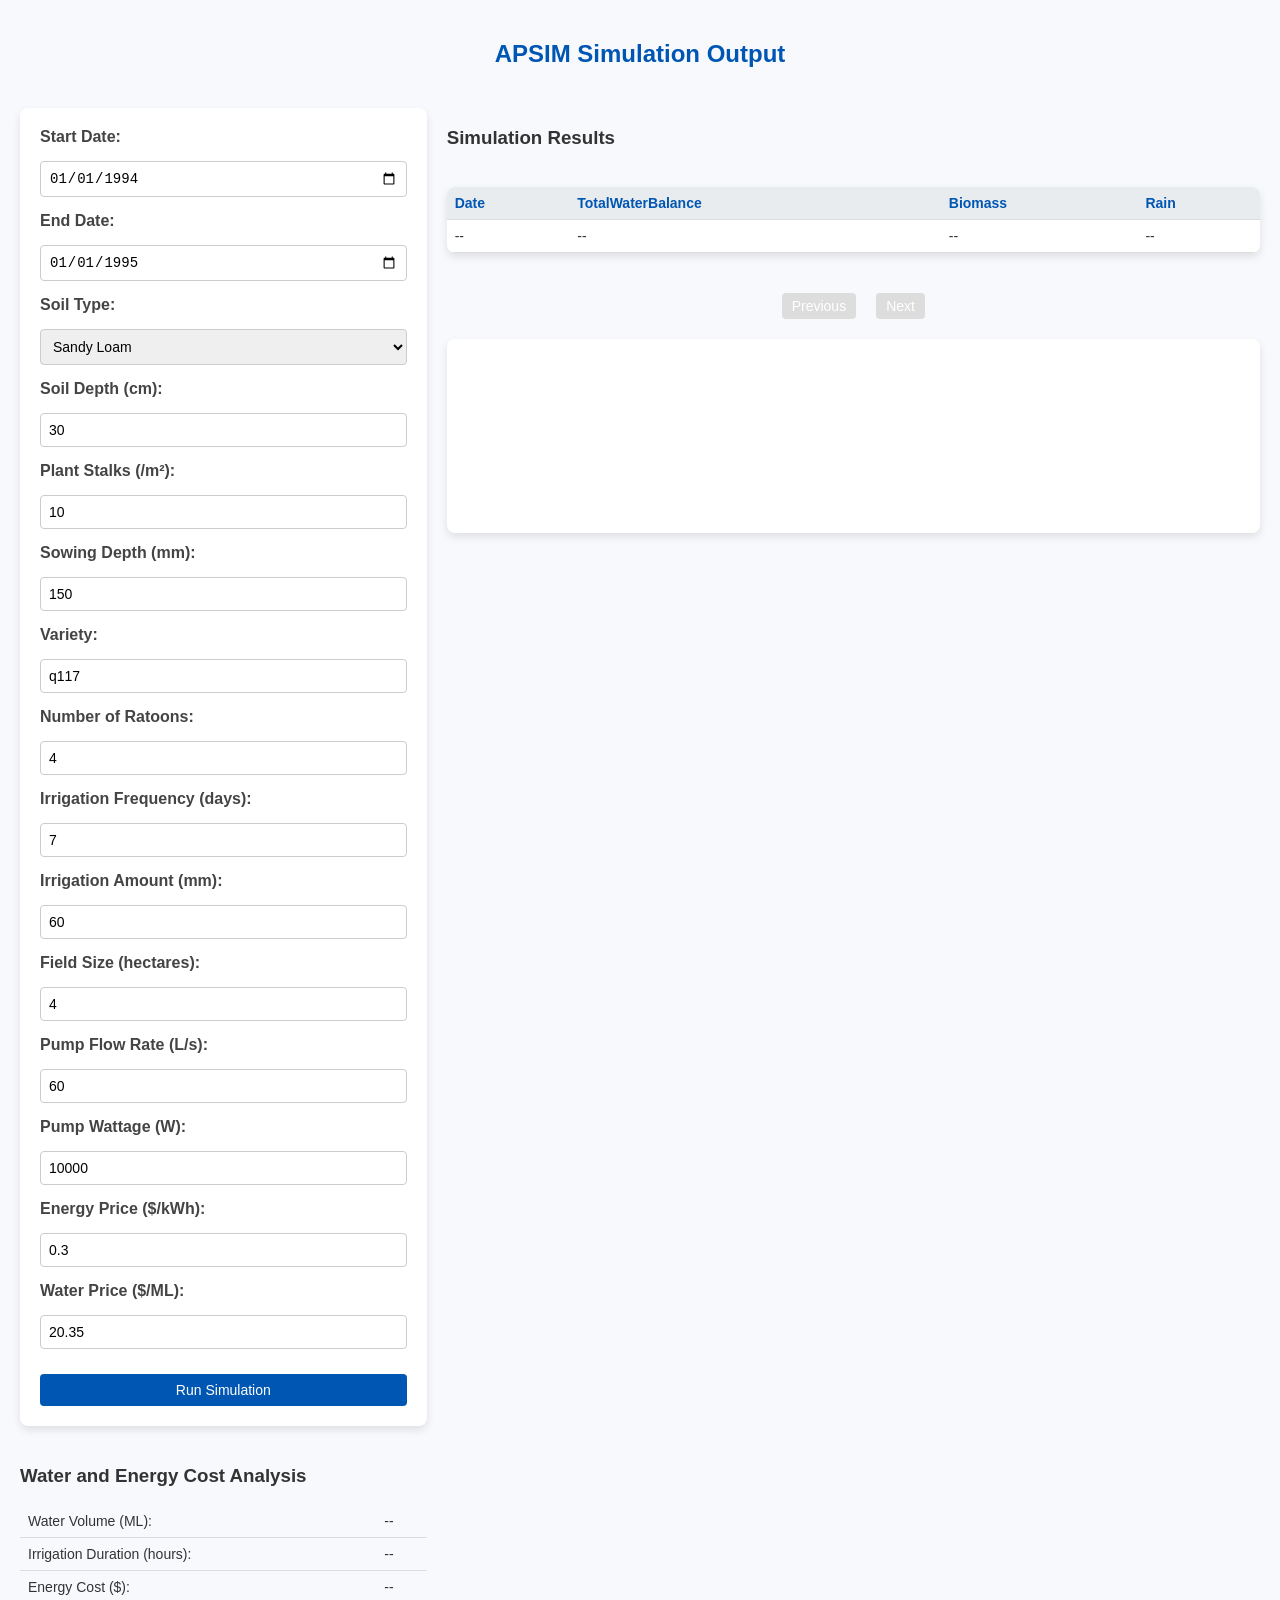
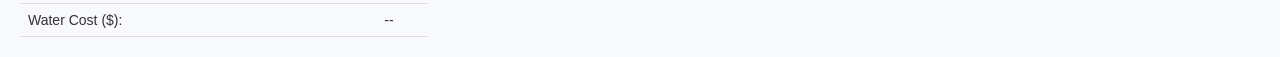
==== index.html @ 74c3f3c1 "Add files via upload" ====
<!DOCTYPE html>
<html lang="en">
<head>
    <meta charset="UTF-8">
    <meta name="viewport" content="width=device-width, initial-scale=1.0">
    <title>APSIM Simulation Output</title>
    <style>
        body {
            font-family: Arial, sans-serif;
            background-color: #f7f9fc;
            color: #333;
            margin: 0;
            padding: 20px;
            display: flex;
            justify-content: center;
        }

        .container {
            display: grid;
            grid-template-columns: 1fr 2fr;
            gap: 20px;
            width: 100%;
            max-width: 1600px;
        }

        h2 {
            color: #0056b3;
            font-size: 24px;
            margin-bottom: 20px;
            grid-column: span 2;
            text-align: center;
        }

        /* Configuration Form Styling */
        .config-panel {
            display: flex;
            flex-direction: column;
            gap: 15px;
            padding: 20px;
            background-color: #fff;
            border-radius: 8px;
            box-shadow: 0 4px 8px rgba(0, 0, 0, 0.1);
        }

        label {
            font-weight: bold;
            color: #444;
        }

        input, select, button {
            padding: 8px;
            font-size: 14px;
            border-radius: 4px;
            border: 1px solid #ccc;
        }

        button {
            background-color: #0056b3;
            color: white;
            border: none;
            cursor: pointer;
            margin-top: 10px;
        }

        button:hover {
            background-color: #004080;
        }

        /* Results Section Styling */
        .results-panel {
            display: flex;
            flex-direction: column;
            gap: 20px;
        }

        .table-container {
            background-color: white;
            border-radius: 8px;
            box-shadow: 0 4px 8px rgba(0, 0, 0, 0.1);
            overflow-x: auto;
            max-height: 250px;
        }

        table {
            width: 100%;
            border-collapse: collapse;
            font-size: 14px;
        }

        th, td {
            padding: 8px;
            text-align: left;
            border-bottom: 1px solid #ddd;
        }

        th {
            background-color: #e9ecef;
            color: #0056b3;
            font-weight: bold;
        }

        .pagination {
            display: flex;
            justify-content: center;
            gap: 10px;
            margin-top: 10px;
        }

        .pagination button {
            padding: 5px 10px;
            background-color: #0056b3;
            color: white;
            border: none;
            border-radius: 4px;
            cursor: pointer;
        }

        .pagination button.disabled {
            background-color: #ddd;
            cursor: not-allowed;
        }

        .chart-container {
            background-color: white;
            padding: 20px;
            border-radius: 8px;
            box-shadow: 0 4px 8px rgba(0, 0, 0, 0.1);
        }

        /* Responsive Design */
        @media (max-width: 768px) {
            .container {
                grid-template-columns: 1fr;
            }
        }

        .spinner {
            display: none; /* Hide by default */
            border: 8px solid #f3f3f3;
            border-top: 8px solid #3498db;
            border-radius: 50%;
            width: 40px;
            height: 40px;
            animation: spin 1s linear infinite;
            position: absolute;
            top: 50%;
            left: 50%;
            transform: translate(-50%, -50%);
            z-index: 10;
        }

        @keyframes spin {
            0% { transform: rotate(0deg); }
            100% { transform: rotate(360deg); }
        }

        /* Overlay to darken the background when loading */
        .overlay {
            display: none; /* Hide by default */
            position: fixed;
            top: 0;
            left: 0;
            width: 100%;
            height: 100%;
            background: rgba(0, 0, 0, 0.5);
            z-index: 9;
        }
    </style>
</head>
<body>
    <div class="container">
            <!-- Loading Spinner and Overlay -->
    <div class="overlay" id="overlay"></div>
    <div class="spinner" id="spinner"></div>
        <h2>APSIM Simulation Output</h2>

        <!-- Configuration Panel on the Left -->
        <div class="config-panel">
            <label for="startDate">Start Date:</label>
            <input type="date" id="startDate" name="startDate" value="1994-01-01">

            <label for="endDate">End Date:</label>
            <input type="date" id="endDate" name="endDate" value="1995-01-01">

            <label for="soilType">Soil Type:</label>
            <select id="soilType" name="soilType">
                <option value="SandyLoam">Sandy Loam</option>
                <option value="ClayLoam">Clay Loam</option>
                <option value="SiltLoam">Silt Loam</option>
            </select>

            <label for="soilDepth">Soil Depth (cm):</label>
            <input type="number" id="soilDepth" name="soilDepth" value="30">

            <label for="plantStalks">Plant Stalks (/m²):</label>
            <input type="number" id="plantStalks" name="plantStalks" value="10">

            <label for="sowingDepth">Sowing Depth (mm):</label>
            <input type="number" id="sowingDepth" name="sowingDepth" value="150">

            <label for="variety">Variety:</label>
            <input type="text" id="variety" name="variety" value="q117">

            <label for="noRatoons">Number of Ratoons:</label>
            <input type="number" id="noRatoons" name="noRatoons" value="4">

            <label for="irrigationFrequency">Irrigation Frequency (days):</label>
            <input type="number" id="irrigationFrequency" name="irrigationFrequency" value="7">

            <label for="irrigationAmount">Irrigation Amount (mm):</label>
            <input type="number" id="irrigationAmount" name="irrigationAmount" value="60">
            <!-- New Configuration Fields for Cost Calculations -->
            <label for="fieldSize">Field Size (hectares):</label>
            <input type="number" id="fieldSize" value="4" step="0.1">

            <label for="pumpFlowRate">Pump Flow Rate (L/s):</label>
            <input type="number" id="pumpFlowRate" value="60">

            <label for="pumpWattage">Pump Wattage (W):</label>
            <input type="number" id="pumpWattage" value="10000">

            <label for="energyPrice">Energy Price ($/kWh):</label>
            <input type="number" id="energyPrice" value="0.3" step="0.01">

            <label for="waterPrice">Water Price ($/ML):</label>
            <input type="number" id="waterPrice" value="20.35" step="0.01">

            <button onclick="fetchSimulationData()">Run Simulation</button>
        </div>

        <!-- Results Panel on the Right -->
        <div class="results-panel">
            <!-- Table Name -->
            <h3>Simulation Results</h3>

            <!-- Table Container -->
            <div class="table-container">
                <table id="outputTable">
                    <thead>
                        <tr id="tableHeader"></tr>
                    </thead>
                    <tbody id="tableBody"></tbody>
                </table>
            </div>


            <div class="pagination">
                <button id="prevPage" onclick="changePage(-1)" class="disabled">Previous</button>
                <span id="pageInfo"></span>
                <button id="nextPage" onclick="changePage(1)" class="disabled">Next</button>
            </div>

            <!-- Chart Container -->
            <div id="chartContainer" class="chart-container"></div>
        </div>

        <!-- Calculation Results Container -->
        <div class="results-container">
            <h3>Water and Energy Cost Analysis</h3>
            <table>
                <tr>
                    <td>Water Volume (ML):</td>
                    <td id="waterVolume">--</td>
                </tr>
                <tr>
                    <td>Irrigation Duration (hours):</td>
                    <td id="irrigationDuration">--</td>
                </tr>
                <tr>
                    <td>Energy Cost ($):</td>
                    <td id="energyCost">--</td>
                </tr>
                <tr>
                    <td>Water Cost ($):</td>
                    <td id="waterCost">--</td>
                </tr>
            </table>
        </div>
    </div>

    <!-- Load Highcharts -->
    <script src="https://code.highcharts.com/highcharts.js"></script>
    <script>
        let currentPage = 1;
        const rowsPerPage = 10;
        let tableData = [];
        // Function to show the loading animation
        function showLoading() {
            document.getElementById("spinner").style.display = "block";
            document.getElementById("overlay").style.display = "block";
        }

        // Function to hide the loading animation
        function hideLoading() {
            document.getElementById("spinner").style.display = "none";
            document.getElementById("overlay").style.display = "none";
        }
        async function fetchSimulationData() {

            showLoading(); // Show spinner when fetching starts
            const startDate = document.getElementById("startDate").value;
            const endDate = document.getElementById("endDate").value;
            const soilType = document.getElementById("soilType").value;
            const soilDepth = document.getElementById("soilDepth").value;
            const plantStalks = document.getElementById("plantStalks").value;
            const sowingDepth = document.getElementById("sowingDepth").value;
            const variety = document.getElementById("variety").value;
            const noRatoons = document.getElementById("noRatoons").value;
            const irrigationFrequency = document.getElementById("irrigationFrequency").value;
            const irrigationAmount = document.getElementById("irrigationAmount").value;

            try {
                const response = await fetch("http://3.106.235.129:5000/run_simulation", {
                    method: "POST",
                    headers: {
                        "Content-Type": "application/json"
                    },
                    body: JSON.stringify({
                        startDate, endDate, soilType, soilDepth,
                        plantStalks, sowingDepth, variety, noRatoons,
                        irrigationFrequency, irrigationAmount 
                    })
                });
                const data = await response.json();

                if (data.output && data.output.length > 0) {
                    tableData = data.output;
                    displayTablePage();
                    createCharts();
                    calculateWaterAndEnergyCosts();
                } else {
                    alert("No data received from the API.");
                }
            } catch (error) {
                console.error("Error fetching data:", error);
                alert("Failed to fetch data.");
            } finally {
                hideLoading(); // Hide spinner after data is loaded or on error
            }
        }
        function calculateWaterAndEnergyCosts() {
            // Get input values
            const fieldSize = parseFloat(document.getElementById("fieldSize").value); // in hectares
            const irrigationAmount = parseFloat(document.getElementById("irrigationAmount").value); // in mm of water
            const pumpFlowRate = parseFloat(document.getElementById("pumpFlowRate").value); // L/s
            const pumpWattage = parseFloat(document.getElementById("pumpWattage").value); // W
            const irrigationFrequency = parseInt(document.getElementById("irrigationFrequency").value); // in days

            // Date range for the irrigation period
            const startDate = new Date(document.getElementById("startDate").value);
            const endDate = new Date(document.getElementById("endDate").value);

            const waterprice = parseFloat(document.getElementById("waterPrice").value); // in days
            const energyprice = parseFloat(document.getElementById("energyPrice").value); // in days

            // Calculate the number of irrigation cycles within the period
            const oneDay = 24 * 60 * 60 * 1000; // Milliseconds in a day
            const totalDays = Math.round((endDate - startDate) / oneDay); // Total days in the period
            const irrigationCycles = Math.floor(totalDays / irrigationFrequency); // Total irrigation cycles

            // Calculate water volume per cycle
            const volumeWater = fieldSize * irrigationAmount * 10000; // Volume in liters per cycle
            const totalVolumeWater = volumeWater * irrigationCycles; // Total volume of water over all cycles (in liters)
            const totalVolumeWaterML = totalVolumeWater / 1000000; // Convert total volume to kiloliters


            // Water Cost Calculation with Access and Tiered Charges
            let waterCost = totalVolumeWaterML * waterprice;

            // Calculate irrigation duration and energy usage per cycle
            const durationInSeconds = volumeWater / pumpFlowRate; // Total time in seconds per cycle
            const durationInHours = durationInSeconds / 3600; // Total time in hours per cycle

            const EnergyUsed = (pumpWattage / 1000) * durationInHours * irrigationCycles; // Peak energy in kWh
            
            // Calculate energy cost based on tariff rates
            const energyCost = EnergyUsed * energyprice; // Daily supply charge
 
            // Display results
            document.getElementById("waterVolume").textContent = totalVolumeWaterML.toFixed(2) + " ML";
            document.getElementById("irrigationDuration").textContent = (durationInHours * irrigationCycles).toFixed(2) + " hours";
            document.getElementById("energyCost").textContent = "$" + energyCost.toFixed(2);
            document.getElementById("waterCost").textContent = "$" + waterCost.toFixed(2);
        }




        function updatePaginationControls() {
            const totalPages = Math.ceil(tableData.length / rowsPerPage);
            document.getElementById("pageInfo").textContent = `Page ${currentPage} of ${totalPages}`;
            
            document.getElementById("prevPage").classList.toggle("disabled", currentPage === 1);
            document.getElementById("nextPage").classList.toggle("disabled", currentPage === totalPages);
        }

        function changePage(delta) {
            const totalPages = Math.ceil(tableData.length / rowsPerPage);
            currentPage = Math.min(Math.max(1, currentPage + delta), totalPages);
            displayTablePage();
        }
        function getLastWord(str) {
            const words = str.split('.');
            return words[words.length - 1];
        }
        function displayTablePage() {
            const tableHeader = document.getElementById("tableHeader");
            const tableBody = document.getElementById("tableBody");

            tableHeader.innerHTML = "";
            tableBody.innerHTML = "";

            if (tableData.length === 0) return;

            // Select only columns 2, 4, 5, and 6 by index (0-based indexing)
            const headers = Object.keys(tableData[0]);
            const selectedHeaders = [headers[1], headers[2], headers[4], headers[5], headers[6]];

            selectedHeaders.forEach(header => {
                const th = document.createElement("th");
                th.textContent = getLastWord(header);
                tableHeader.appendChild(th);
            });

            const start = (currentPage - 1) * rowsPerPage;
            const end = start + rowsPerPage;
            const pageData = tableData.slice(start, end);

            pageData.forEach(row => {
                const tr = document.createElement("tr");
                selectedHeaders.forEach(header => {
                    const td = document.createElement("td");
                    td.textContent = row[header];
                    tr.appendChild(td);
                });
                tableBody.appendChild(tr);
            });

            updatePaginationControls();
        }

        function createCharts() {
    const chartContainer = document.getElementById("chartContainer");
    chartContainer.innerHTML = "";  // Clear previous charts

    const headers = Object.keys(tableData[0]);
    const selectedHeaders = [headers[2], headers[4], headers[5], headers[6]];

    // Define units for each label
    const units = {
        "TotalWaterBalance": "mm",
        "WaterDemand": "mm",
        "Biomass": "kg/ha",
        "Rain": "mm",
        
        // Add more labels and units as needed
    };

    selectedHeaders.forEach((label, index) => {
        const data = tableData.map(row => row[label]);
        const yAxisLabel = units[getLastWord(label)] || "";  // Default to empty if no unit found

        const chartDiv = document.createElement("div");
        chartDiv.id = `chart-${index}`;
        chartDiv.style.height = "300px";
        chartContainer.appendChild(chartDiv);

        Highcharts.chart(chartDiv.id, {
            title: { text: getLastWord(label) },
            xAxis: { categories: tableData.map((_, idx) => idx + 1) },
            yAxis: { title: { text: `${getLastWord(label)} (${yAxisLabel})` } },  // Set y-axis label with unit
            series: [{
                name: getLastWord(label),
                data: data,
                color: '#007bff'
            }],
            chart: { type: 'line' }
        });
    });
}


        document.addEventListener("DOMContentLoaded", function() {
            initializeBlankTable();
            initializeBlankChart();
        });

        function initializeBlankTable() {
            const tableHeader = document.getElementById("tableHeader");
            const tableBody = document.getElementById("tableBody");

            // Clear existing content
            tableHeader.innerHTML = "";
            tableBody.innerHTML = "";

            // Placeholder headers (for example purposes, use names that make sense for your data)
            const headers = ["Date", "TotalWaterBalance", "Biomass", "Rain"];
            headers.forEach(header => {
                const th = document.createElement("th");
                th.textContent = header;
                tableHeader.appendChild(th);
            });

            // Placeholder row
            const tr = document.createElement("tr");
            headers.forEach(() => {
                const td = document.createElement("td");
                td.textContent = "--";
                tr.appendChild(td);
            });
            tableBody.appendChild(tr);
        }

        function initializeBlankChart() {
            const chartContainer = document.getElementById("chartContainer");
            chartContainer.innerHTML = "";  // Clear any previous content

            // Create a canvas element for the placeholder chart
            const canvas = document.createElement("canvas");
            canvas.id = "placeholder-chart";
            chartContainer.appendChild(canvas);

            // Initialize a basic placeholder chart with Chart.js (or use Highcharts as needed)
            new Chart(canvas, {
                type: 'line',
                data: {
                    labels: ["--"],  // Placeholder labels
                    datasets: [{
                        label: "Placeholder Data",
                        data: [0],  // Placeholder data point
                        fill: false,
                        borderColor: 'gray',
                        borderDash: [5, 5],
                        tension: 0.1
                    }]
                },
                options: {
                    responsive: true,
                    plugins: {
                        title: {
                            display: true,
                            text: "Placeholder Chart"
                        }
                    },
                    scales: {
                        x: {
                            display: true,
                            title: { display: true, text: 'X Axis' }
                        },
                        y: {
                            display: true,
                            title: { display: true, text: 'Y Axis' }
                        }
                    }
                }
            });
        }

    </script>
</body>
</html>
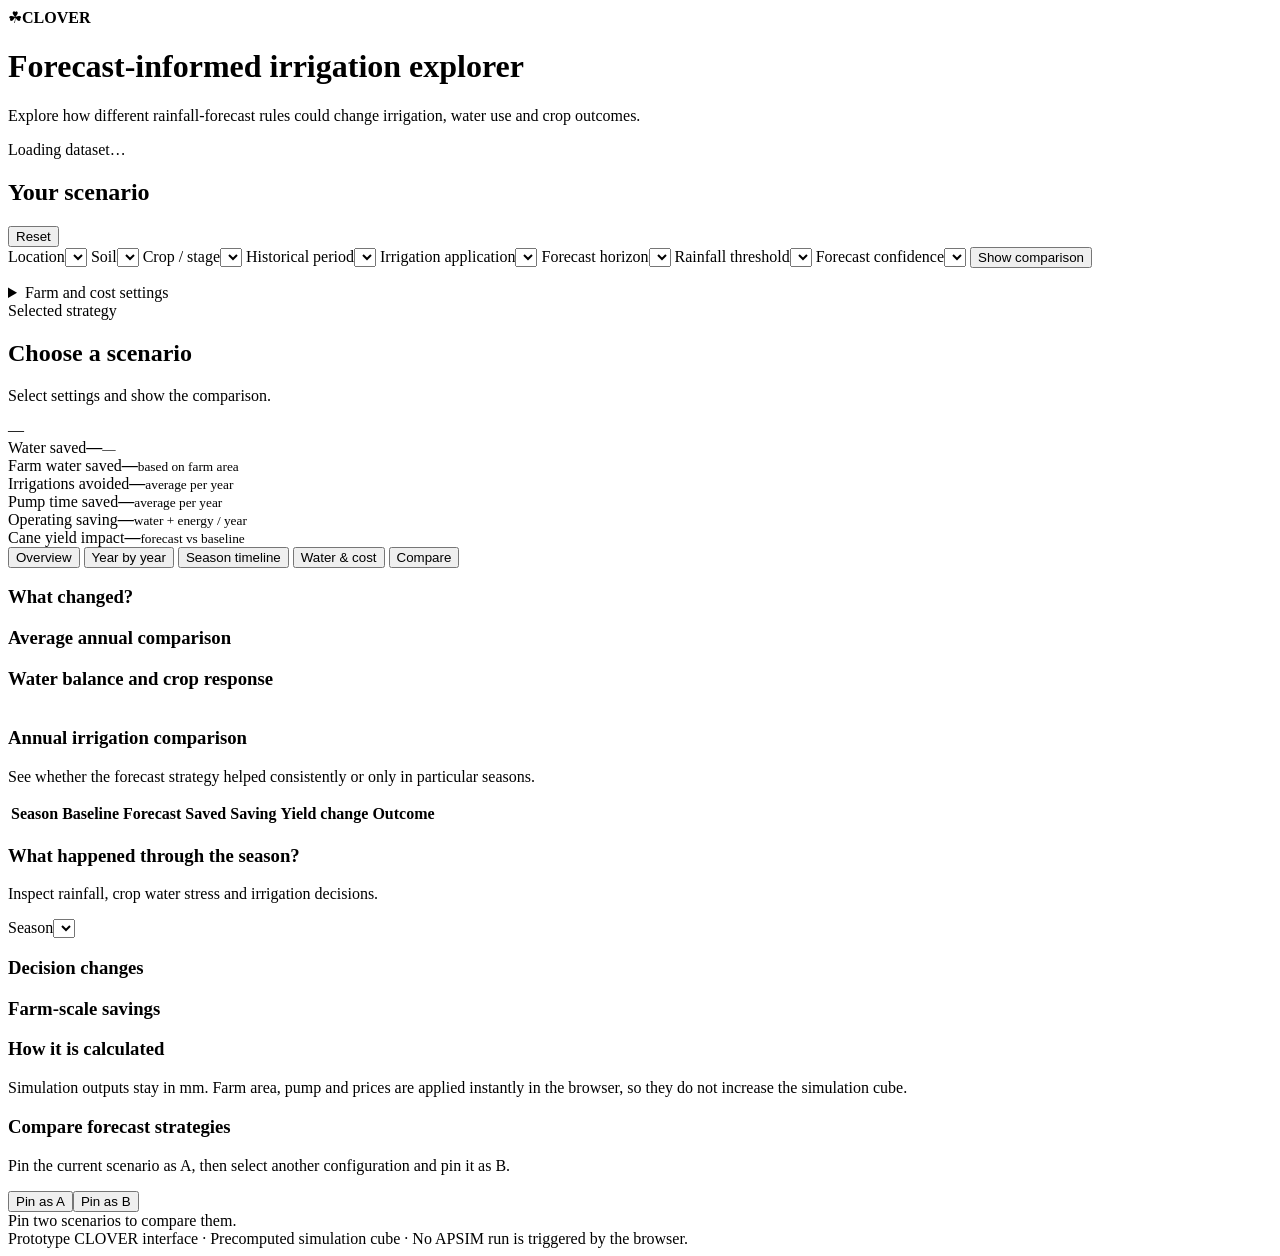
==== commit 13c06fb0: "Build CLOVER farmer scenario explorer shell" ====
--- a/index.html
+++ b/index.html
@@ -1,561 +1,134 @@
-<!DOCTYPE html>
-<html lang="en">
-<head>
-    <meta charset="UTF-8">
-    <meta name="viewport" content="width=device-width, initial-scale=1.0">
-    <title>APSIM Simulation Output</title>
-    <style>
-        body {
-            font-family: Arial, sans-serif;
-            background-color: #f7f9fc;
-            color: #333;
-            margin: 0;
-            padding: 20px;
-            display: flex;
-            justify-content: center;
-        }
-
-        .container {
-            display: grid;
-            grid-template-columns: 1fr 2fr;
-            gap: 20px;
-            width: 100%;
-            max-width: 1600px;
-        }
-
-        h2 {
-            color: #0056b3;
-            font-size: 24px;
-            margin-bottom: 20px;
-            grid-column: span 2;
-            text-align: center;
-        }
-
-        /* Configuration Form Styling */
-        .config-panel {
-            display: flex;
-            flex-direction: column;
-            gap: 15px;
-            padding: 20px;
-            background-color: #fff;
-            border-radius: 8px;
-            box-shadow: 0 4px 8px rgba(0, 0, 0, 0.1);
-        }
-
-        label {
-            font-weight: bold;
-            color: #444;
-        }
-
-        input, select, button {
-            padding: 8px;
-            font-size: 14px;
-            border-radius: 4px;
-            border: 1px solid #ccc;
-        }
-
-        button {
-            background-color: #0056b3;
-            color: white;
-            border: none;
-            cursor: pointer;
-            margin-top: 10px;
-        }
-
-        button:hover {
-            background-color: #004080;
-        }
-
-        /* Results Section Styling */
-        .results-panel {
-            display: flex;
-            flex-direction: column;
-            gap: 20px;
-        }
-
-        .table-container {
-            background-color: white;
-            border-radius: 8px;
-            box-shadow: 0 4px 8px rgba(0, 0, 0, 0.1);
-            overflow-x: auto;
-            max-height: 250px;
-        }
-
-        table {
-            width: 100%;
-            border-collapse: collapse;
-            font-size: 14px;
-        }
-
-        th, td {
-            padding: 8px;
-            text-align: left;
-            border-bottom: 1px solid #ddd;
-        }
-
-        th {
-            background-color: #e9ecef;
-            color: #0056b3;
-            font-weight: bold;
-        }
-
-        .pagination {
-            display: flex;
-            justify-content: center;
-            gap: 10px;
-            margin-top: 10px;
-        }
-
-        .pagination button {
-            padding: 5px 10px;
-            background-color: #0056b3;
-            color: white;
-            border: none;
-            border-radius: 4px;
-            cursor: pointer;
-        }
-
-        .pagination button.disabled {
-            background-color: #ddd;
-            cursor: not-allowed;
-        }
-
-        .chart-container {
-            background-color: white;
-            padding: 20px;
-            border-radius: 8px;
-            box-shadow: 0 4px 8px rgba(0, 0, 0, 0.1);
-        }
-
-        /* Responsive Design */
-        @media (max-width: 768px) {
-            .container {
-                grid-template-columns: 1fr;
-            }
-        }
-
-        .spinner {
-            display: none; /* Hide by default */
-            border: 8px solid #f3f3f3;
-            border-top: 8px solid #3498db;
-            border-radius: 50%;
-            width: 40px;
-            height: 40px;
-            animation: spin 1s linear infinite;
-            position: absolute;
-            top: 50%;
-            left: 50%;
-            transform: translate(-50%, -50%);
-            z-index: 10;
-        }
-
-        @keyframes spin {
-            0% { transform: rotate(0deg); }
-            100% { transform: rotate(360deg); }
-        }
-
-        /* Overlay to darken the background when loading */
-        .overlay {
-            display: none; /* Hide by default */
-            position: fixed;
-            top: 0;
-            left: 0;
-            width: 100%;
-            height: 100%;
-            background: rgba(0, 0, 0, 0.5);
-            z-index: 9;
-        }
-    </style>
-</head>
-<body>
-    <div class="container">
-            <!-- Loading Spinner and Overlay -->
-    <div class="overlay" id="overlay"></div>
-    <div class="spinner" id="spinner"></div>
-        <h2>APSIM Simulation Output</h2>
-
-        <!-- Configuration Panel on the Left -->
-        <div class="config-panel">
-            <label for="startDate">Start Date:</label>
-            <input type="date" id="startDate" name="startDate" value="1994-01-01">
-
-            <label for="endDate">End Date:</label>
-            <input type="date" id="endDate" name="endDate" value="1995-01-01">
-
-            <label for="soilType">Soil Type:</label>
-            <select id="soilType" name="soilType">
-                <option value="SandyLoam">Sandy Loam</option>
-                <option value="ClayLoam">Clay Loam</option>
-                <option value="SiltLoam">Silt Loam</option>
-            </select>
-
-            <label for="soilDepth">Soil Depth (cm):</label>
-            <input type="number" id="soilDepth" name="soilDepth" value="30">
-
-            <label for="plantStalks">Plant Stalks (/m²):</label>
-            <input type="number" id="plantStalks" name="plantStalks" value="10">
-
-            <label for="sowingDepth">Sowing Depth (mm):</label>
-            <input type="number" id="sowingDepth" name="sowingDepth" value="150">
-
-            <label for="variety">Variety:</label>
-            <input type="text" id="variety" name="variety" value="q117">
-
-            <label for="noRatoons">Number of Ratoons:</label>
-            <input type="number" id="noRatoons" name="noRatoons" value="4">
-
-            <label for="irrigationFrequency">Irrigation Frequency (days):</label>
-            <input type="number" id="irrigationFrequency" name="irrigationFrequency" value="7">
-
-            <label for="irrigationAmount">Irrigation Amount (mm):</label>
-            <input type="number" id="irrigationAmount" name="irrigationAmount" value="60">
-            <!-- New Configuration Fields for Cost Calculations -->
-            <label for="fieldSize">Field Size (hectares):</label>
-            <input type="number" id="fieldSize" value="4" step="0.1">
-
-            <label for="pumpFlowRate">Pump Flow Rate (L/s):</label>
-            <input type="number" id="pumpFlowRate" value="60">
-
-            <label for="pumpWattage">Pump Wattage (W):</label>
-            <input type="number" id="pumpWattage" value="10000">
-
-            <label for="energyPrice">Energy Price ($/kWh):</label>
-            <input type="number" id="energyPrice" value="0.3" step="0.01">
-
-            <label for="waterPrice">Water Price ($/ML):</label>
-            <input type="number" id="waterPrice" value="20.35" step="0.01">
-
-            <button onclick="fetchSimulationData()">Run Simulation</button>
-        </div>
-
-        <!-- Results Panel on the Right -->
-        <div class="results-panel">
-            <!-- Table Name -->
-            <h3>Simulation Results</h3>
-
-            <!-- Table Container -->
-            <div class="table-container">
-                <table id="outputTable">
-                    <thead>
-                        <tr id="tableHeader"></tr>
-                    </thead>
-                    <tbody id="tableBody"></tbody>
-                </table>
-            </div>
-
-
-            <div class="pagination">
-                <button id="prevPage" onclick="changePage(-1)" class="disabled">Previous</button>
-                <span id="pageInfo"></span>
-                <button id="nextPage" onclick="changePage(1)" class="disabled">Next</button>
-            </div>
-
-            <!-- Chart Container -->
-            <div id="chartContainer" class="chart-container"></div>
-        </div>
-
-        <!-- Calculation Results Container -->
-        <div class="results-container">
-            <h3>Water and Energy Cost Analysis</h3>
-            <table>
-                <tr>
-                    <td>Water Volume (ML):</td>
-                    <td id="waterVolume">--</td>
-                </tr>
-                <tr>
-                    <td>Irrigation Duration (hours):</td>
-                    <td id="irrigationDuration">--</td>
-                </tr>
-                <tr>
-                    <td>Energy Cost ($):</td>
-                    <td id="energyCost">--</td>
-                </tr>
-                <tr>
-                    <td>Water Cost ($):</td>
-                    <td id="waterCost">--</td>
-                </tr>
-            </table>
-        </div>
-    </div>
-
-    <!-- Load Highcharts -->
-    <script src="https://code.highcharts.com/highcharts.js"></script>
-    <script>
-        let currentPage = 1;
-        const rowsPerPage = 10;
-        let tableData = [];
-        // Function to show the loading animation
-        function showLoading() {
-            document.getElementById("spinner").style.display = "block";
-            document.getElementById("overlay").style.display = "block";
-        }
-
-        // Function to hide the loading animation
-        function hideLoading() {
-            document.getElementById("spinner").style.display = "none";
-            document.getElementById("overlay").style.display = "none";
-        }
-        async function fetchSimulationData() {
-
-            showLoading(); // Show spinner when fetching starts
-            const startDate = document.getElementById("startDate").value;
-            const endDate = document.getElementById("endDate").value;
-            const soilType = document.getElementById("soilType").value;
-            const soilDepth = document.getElementById("soilDepth").value;
-            const plantStalks = document.getElementById("plantStalks").value;
-            const sowingDepth = document.getElementById("sowingDepth").value;
-            const variety = document.getElementById("variety").value;
-            const noRatoons = document.getElementById("noRatoons").value;
-            const irrigationFrequency = document.getElementById("irrigationFrequency").value;
-            const irrigationAmount = document.getElementById("irrigationAmount").value;
-
-            try {
-                const response = await fetch("http://3.106.235.129:5000/run_simulation", {
-                    method: "POST",
-                    headers: {
-                        "Content-Type": "application/json"
-                    },
-                    body: JSON.stringify({
-                        startDate, endDate, soilType, soilDepth,
-                        plantStalks, sowingDepth, variety, noRatoons,
-                        irrigationFrequency, irrigationAmount 
-                    })
-                });
-                const data = await response.json();
-
-                if (data.output && data.output.length > 0) {
-                    tableData = data.output;
-                    displayTablePage();
-                    createCharts();
-                    calculateWaterAndEnergyCosts();
-                } else {
-                    alert("No data received from the API.");
-                }
-            } catch (error) {
-                console.error("Error fetching data:", error);
-                alert("Failed to fetch data.");
-            } finally {
-                hideLoading(); // Hide spinner after data is loaded or on error
-            }
-        }
-        function calculateWaterAndEnergyCosts() {
-            // Get input values
-            const fieldSize = parseFloat(document.getElementById("fieldSize").value); // in hectares
-            const irrigationAmount = parseFloat(document.getElementById("irrigationAmount").value); // in mm of water
-            const pumpFlowRate = parseFloat(document.getElementById("pumpFlowRate").value); // L/s
-            const pumpWattage = parseFloat(document.getElementById("pumpWattage").value); // W
-            const irrigationFrequency = parseInt(document.getElementById("irrigationFrequency").value); // in days
-
-            // Date range for the irrigation period
-            const startDate = new Date(document.getElementById("startDate").value);
-            const endDate = new Date(document.getElementById("endDate").value);
-
-            const waterprice = parseFloat(document.getElementById("waterPrice").value); // in days
-            const energyprice = parseFloat(document.getElementById("energyPrice").value); // in days
-
-            // Calculate the number of irrigation cycles within the period
-            const oneDay = 24 * 60 * 60 * 1000; // Milliseconds in a day
-            const totalDays = Math.round((endDate - startDate) / oneDay); // Total days in the period
-            const irrigationCycles = Math.floor(totalDays / irrigationFrequency); // Total irrigation cycles
-
-            // Calculate water volume per cycle
-            const volumeWater = fieldSize * irrigationAmount * 10000; // Volume in liters per cycle
-            const totalVolumeWater = volumeWater * irrigationCycles; // Total volume of water over all cycles (in liters)
-            const totalVolumeWaterML = totalVolumeWater / 1000000; // Convert total volume to kiloliters
-
-
-            // Water Cost Calculation with Access and Tiered Charges
-            let waterCost = totalVolumeWaterML * waterprice;
-
-            // Calculate irrigation duration and energy usage per cycle
-            const durationInSeconds = volumeWater / pumpFlowRate; // Total time in seconds per cycle
-            const durationInHours = durationInSeconds / 3600; // Total time in hours per cycle
-
-            const EnergyUsed = (pumpWattage / 1000) * durationInHours * irrigationCycles; // Peak energy in kWh
-            
-            // Calculate energy cost based on tariff rates
-            const energyCost = EnergyUsed * energyprice; // Daily supply charge
- 
-            // Display results
-            document.getElementById("waterVolume").textContent = totalVolumeWaterML.toFixed(2) + " ML";
-            document.getElementById("irrigationDuration").textContent = (durationInHours * irrigationCycles).toFixed(2) + " hours";
-            document.getElementById("energyCost").textContent = "$" + energyCost.toFixed(2);
-            document.getElementById("waterCost").textContent = "$" + waterCost.toFixed(2);
-        }
-
-
-
-
-        function updatePaginationControls() {
-            const totalPages = Math.ceil(tableData.length / rowsPerPage);
-            document.getElementById("pageInfo").textContent = `Page ${currentPage} of ${totalPages}`;
-            
-            document.getElementById("prevPage").classList.toggle("disabled", currentPage === 1);
-            document.getElementById("nextPage").classList.toggle("disabled", currentPage === totalPages);
-        }
-
-        function changePage(delta) {
-            const totalPages = Math.ceil(tableData.length / rowsPerPage);
-            currentPage = Math.min(Math.max(1, currentPage + delta), totalPages);
-            displayTablePage();
-        }
-        function getLastWord(str) {
-            const words = str.split('.');
-            return words[words.length - 1];
-        }
-        function displayTablePage() {
-            const tableHeader = document.getElementById("tableHeader");
-            const tableBody = document.getElementById("tableBody");
-
-            tableHeader.innerHTML = "";
-            tableBody.innerHTML = "";
-
-            if (tableData.length === 0) return;
-
-            // Select only columns 2, 4, 5, and 6 by index (0-based indexing)
-            const headers = Object.keys(tableData[0]);
-            const selectedHeaders = [headers[1], headers[2], headers[4], headers[5], headers[6]];
-
-            selectedHeaders.forEach(header => {
-                const th = document.createElement("th");
-                th.textContent = getLastWord(header);
-                tableHeader.appendChild(th);
-            });
-
-            const start = (currentPage - 1) * rowsPerPage;
-            const end = start + rowsPerPage;
-            const pageData = tableData.slice(start, end);
-
-            pageData.forEach(row => {
-                const tr = document.createElement("tr");
-                selectedHeaders.forEach(header => {
-                    const td = document.createElement("td");
-                    td.textContent = row[header];
-                    tr.appendChild(td);
-                });
-                tableBody.appendChild(tr);
-            });
-
-            updatePaginationControls();
-        }
-
-        function createCharts() {
-    const chartContainer = document.getElementById("chartContainer");
-    chartContainer.innerHTML = "";  // Clear previous charts
-
-    const headers = Object.keys(tableData[0]);
-    const selectedHeaders = [headers[2], headers[4], headers[5], headers[6]];
-
-    // Define units for each label
-    const units = {
-        "TotalWaterBalance": "mm",
-        "WaterDemand": "mm",
-        "Biomass": "kg/ha",
-        "Rain": "mm",
-        
-        // Add more labels and units as needed
-    };
-
-    selectedHeaders.forEach((label, index) => {
-        const data = tableData.map(row => row[label]);
-        const yAxisLabel = units[getLastWord(label)] || "";  // Default to empty if no unit found
-
-        const chartDiv = document.createElement("div");
-        chartDiv.id = `chart-${index}`;
-        chartDiv.style.height = "300px";
-        chartContainer.appendChild(chartDiv);
-
-        Highcharts.chart(chartDiv.id, {
-            title: { text: getLastWord(label) },
-            xAxis: { categories: tableData.map((_, idx) => idx + 1) },
-            yAxis: { title: { text: `${getLastWord(label)} (${yAxisLabel})` } },  // Set y-axis label with unit
-            series: [{
-                name: getLastWord(label),
-                data: data,
-                color: '#007bff'
-            }],
-            chart: { type: 'line' }
-        });
-    });
-}
-
-
-        document.addEventListener("DOMContentLoaded", function() {
-            initializeBlankTable();
-            initializeBlankChart();
-        });
-
-        function initializeBlankTable() {
-            const tableHeader = document.getElementById("tableHeader");
-            const tableBody = document.getElementById("tableBody");
-
-            // Clear existing content
-            tableHeader.innerHTML = "";
-            tableBody.innerHTML = "";
-
-            // Placeholder headers (for example purposes, use names that make sense for your data)
-            const headers = ["Date", "TotalWaterBalance", "Biomass", "Rain"];
-            headers.forEach(header => {
-                const th = document.createElement("th");
-                th.textContent = header;
-                tableHeader.appendChild(th);
-            });
-
-            // Placeholder row
-            const tr = document.createElement("tr");
-            headers.forEach(() => {
-                const td = document.createElement("td");
-                td.textContent = "--";
-                tr.appendChild(td);
-            });
-            tableBody.appendChild(tr);
-        }
-
-        function initializeBlankChart() {
-            const chartContainer = document.getElementById("chartContainer");
-            chartContainer.innerHTML = "";  // Clear any previous content
-
-            // Create a canvas element for the placeholder chart
-            const canvas = document.createElement("canvas");
-            canvas.id = "placeholder-chart";
-            chartContainer.appendChild(canvas);
-
-            // Initialize a basic placeholder chart with Chart.js (or use Highcharts as needed)
-            new Chart(canvas, {
-                type: 'line',
-                data: {
-                    labels: ["--"],  // Placeholder labels
-                    datasets: [{
-                        label: "Placeholder Data",
-                        data: [0],  // Placeholder data point
-                        fill: false,
-                        borderColor: 'gray',
-                        borderDash: [5, 5],
-                        tension: 0.1
-                    }]
-                },
-                options: {
-                    responsive: true,
-                    plugins: {
-                        title: {
-                            display: true,
-                            text: "Placeholder Chart"
-                        }
-                    },
-                    scales: {
-                        x: {
-                            display: true,
-                            title: { display: true, text: 'X Axis' }
-                        },
-                        y: {
-                            display: true,
-                            title: { display: true, text: 'Y Axis' }
-                        }
-                    }
-                }
-            });
-        }
-
-    </script>
-</body>
-</html>
+<!DOCTYPE html>
+<html lang="en">
+<head>
+  <meta charset="UTF-8" />
+  <meta name="viewport" content="width=device-width, initial-scale=1.0" />
+  <title>CLOVER Irrigation Explorer</title>
+  <link rel="stylesheet" href="styles.css" />
+  <script src="https://code.highcharts.com/highcharts.js"></script>
+</head>
+<body>
+  <header class="topbar">
+    <div>
+      <div class="brand-row"><span class="clover-mark">☘</span><strong>CLOVER</strong></div>
+      <h1>Forecast-informed irrigation explorer</h1>
+      <p>Explore how different rainfall-forecast rules could change irrigation, water use and crop outcomes.</p>
+    </div>
+    <span id="datasetBadge" class="badge warning">Loading dataset…</span>
+  </header>
+
+  <div id="datasetNotice" class="notice"></div>
+
+  <main class="layout">
+    <aside class="panel config-panel">
+      <div class="panel-title-row">
+        <h2>Your scenario</h2>
+        <button id="resetButton" class="text-button" type="button">Reset</button>
+      </div>
+
+      <label>Location<select id="site"></select></label>
+      <label>Soil<select id="soil"></select></label>
+      <label>Crop / stage<select id="crop"></select></label>
+      <label>Historical period<select id="period"></select></label>
+      <label>Irrigation application<select id="irrigationAmount"></select></label>
+      <label>Forecast horizon<select id="forecastHorizon"></select></label>
+      <label>Rainfall threshold<select id="rainThreshold"></select></label>
+      <label>Forecast confidence<select id="probabilityThreshold"></select></label>
+
+      <button id="runButton" class="primary" type="button">Show comparison</button>
+      <p id="matchHint" class="hint"></p>
+
+      <details class="advanced">
+        <summary>Farm and cost settings</summary>
+        <label>Farm area (ha)<input id="farmArea" type="number" min="0.1" step="0.1" value="40" /></label>
+        <label>Pump flow (L/s)<input id="pumpFlow" type="number" min="1" step="1" value="60" /></label>
+        <label>Pump power (kW)<input id="pumpPower" type="number" min="0.1" step="0.1" value="10" /></label>
+        <label>Energy price ($/kWh)<input id="energyPrice" type="number" min="0" step="0.01" value="0.30" /></label>
+        <label>Water price ($/ML)<input id="waterPrice" type="number" min="0" step="0.01" value="20.35" /></label>
+      </details>
+    </aside>
+
+    <section class="content">
+      <section id="resultHero" class="panel hero">
+        <div>
+          <span class="eyebrow">Selected strategy</span>
+          <h2 id="heroTitle">Choose a scenario</h2>
+          <p id="heroText">Select settings and show the comparison.</p>
+        </div>
+        <div class="hero-pill" id="heroPill">—</div>
+      </section>
+
+      <section class="kpi-grid">
+        <article class="kpi"><span>Water saved</span><strong id="kpiWater">—</strong><small id="kpiWaterPct">—</small></article>
+        <article class="kpi"><span>Farm water saved</span><strong id="kpiML">—</strong><small id="kpiMLNote">based on farm area</small></article>
+        <article class="kpi"><span>Irrigations avoided</span><strong id="kpiEvents">—</strong><small>average per year</small></article>
+        <article class="kpi"><span>Pump time saved</span><strong id="kpiHours">—</strong><small>average per year</small></article>
+        <article class="kpi"><span>Operating saving</span><strong id="kpiCost">—</strong><small>water + energy / year</small></article>
+        <article class="kpi"><span>Cane yield impact</span><strong id="kpiYield">—</strong><small id="kpiYieldNote">forecast vs baseline</small></article>
+      </section>
+
+      <nav class="tabs" aria-label="Result views">
+        <button class="tab active" data-tab="overview">Overview</button>
+        <button class="tab" data-tab="annual">Year by year</button>
+        <button class="tab" data-tab="timeline">Season timeline</button>
+        <button class="tab" data-tab="cost">Water & cost</button>
+        <button class="tab" data-tab="compare">Compare</button>
+      </nav>
+
+      <section id="overview" class="tab-panel active">
+        <div class="two-col">
+          <article class="panel">
+            <h3>What changed?</h3>
+            <div id="overviewNarrative" class="narrative"></div>
+          </article>
+          <article class="panel">
+            <h3>Average annual comparison</h3>
+            <div id="overviewChart" class="chart"></div>
+          </article>
+        </div>
+        <article class="panel metrics-table-wrap">
+          <h3>Water balance and crop response</h3>
+          <table class="metrics-table"><tbody id="overviewMetrics"></tbody></table>
+        </article>
+      </section>
+
+      <section id="annual" class="tab-panel">
+        <article class="panel">
+          <div class="panel-title-row"><div><h3>Annual irrigation comparison</h3><p class="subtle">See whether the forecast strategy helped consistently or only in particular seasons.</p></div></div>
+          <div id="annualChart" class="chart tall"></div>
+          <div class="table-scroll"><table><thead><tr><th>Season</th><th>Baseline</th><th>Forecast</th><th>Saved</th><th>Saving</th><th>Yield change</th><th>Outcome</th></tr></thead><tbody id="annualTable"></tbody></table></div>
+        </article>
+      </section>
+
+      <section id="timeline" class="tab-panel">
+        <article class="panel">
+          <div class="panel-title-row"><div><h3>What happened through the season?</h3><p class="subtle">Inspect rainfall, crop water stress and irrigation decisions.</p></div><label class="compact-label">Season<select id="timelineYear"></select></label></div>
+          <div id="timelineChart" class="chart tall"></div>
+        </article>
+        <article class="panel">
+          <h3>Decision changes</h3>
+          <div id="decisionList" class="decision-list"></div>
+        </article>
+      </section>
+
+      <section id="cost" class="tab-panel">
+        <div class="two-col">
+          <article class="panel"><h3>Farm-scale savings</h3><div id="costSummary" class="cost-grid"></div></article>
+          <article class="panel"><h3>How it is calculated</h3><p class="subtle">Simulation outputs stay in mm. Farm area, pump and prices are applied instantly in the browser, so they do not increase the simulation cube.</p><div id="costFormula" class="formula-box"></div></article>
+        </div>
+      </section>
+
+      <section id="compare" class="tab-panel">
+        <article class="panel">
+          <div class="panel-title-row"><div><h3>Compare forecast strategies</h3><p class="subtle">Pin the current scenario as A, then select another configuration and pin it as B.</p></div><div class="button-row"><button id="pinA" class="secondary">Pin as A</button><button id="pinB" class="secondary">Pin as B</button></div></div>
+          <div id="compareEmpty" class="empty-state">Pin two scenarios to compare them.</div>
+          <div id="compareContent" class="compare-grid hidden"></div>
+        </article>
+      </section>
+    </section>
+  </main>
+
+  <footer>Prototype CLOVER interface · Precomputed simulation cube · No APSIM run is triggered by the browser.</footer>
+  <script src="app.js"></script>
+</body>
+</html>
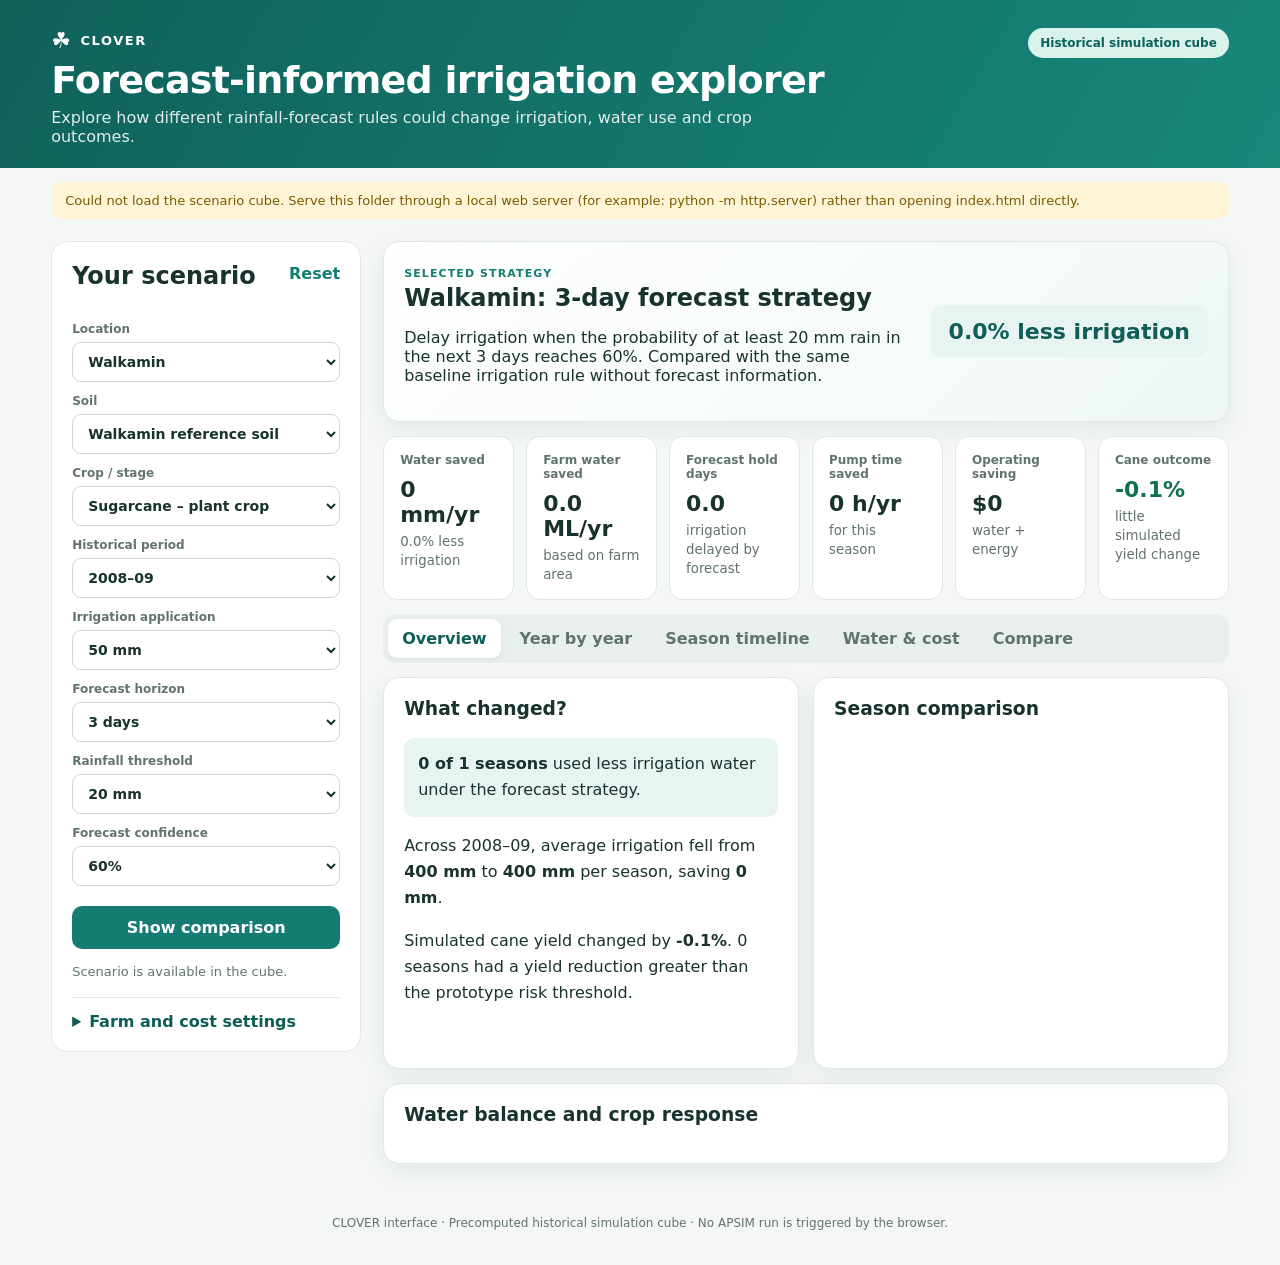
==== commit 0a71d95c: "Refine interface for first real Walkamin scenario" ====
--- a/index.html
+++ b/index.html
@@ -61,10 +61,10 @@
       <section class="kpi-grid">
         <article class="kpi"><span>Water saved</span><strong id="kpiWater">—</strong><small id="kpiWaterPct">—</small></article>
         <article class="kpi"><span>Farm water saved</span><strong id="kpiML">—</strong><small id="kpiMLNote">based on farm area</small></article>
-        <article class="kpi"><span>Irrigations avoided</span><strong id="kpiEvents">—</strong><small>average per year</small></article>
-        <article class="kpi"><span>Pump time saved</span><strong id="kpiHours">—</strong><small>average per year</small></article>
-        <article class="kpi"><span>Operating saving</span><strong id="kpiCost">—</strong><small>water + energy / year</small></article>
-        <article class="kpi"><span>Cane yield impact</span><strong id="kpiYield">—</strong><small id="kpiYieldNote">forecast vs baseline</small></article>
+        <article class="kpi"><span>Forecast hold days</span><strong id="kpiEvents">—</strong><small>irrigation delayed by forecast</small></article>
+        <article class="kpi"><span>Pump time saved</span><strong id="kpiHours">—</strong><small>for this season</small></article>
+        <article class="kpi"><span>Operating saving</span><strong id="kpiCost">—</strong><small>water + energy</small></article>
+        <article class="kpi"><span>Cane outcome</span><strong id="kpiYield">—</strong><small id="kpiYieldNote">forecast vs baseline</small></article>
       </section>
 
       <nav class="tabs" aria-label="Result views">
@@ -82,7 +82,7 @@
             <div id="overviewNarrative" class="narrative"></div>
           </article>
           <article class="panel">
-            <h3>Average annual comparison</h3>
+            <h3>Season comparison</h3>
             <div id="overviewChart" class="chart"></div>
           </article>
         </div>
@@ -94,15 +94,15 @@
 
       <section id="annual" class="tab-panel">
         <article class="panel">
-          <div class="panel-title-row"><div><h3>Annual irrigation comparison</h3><p class="subtle">See whether the forecast strategy helped consistently or only in particular seasons.</p></div></div>
+          <div class="panel-title-row"><div><h3>Historical season comparison</h3><p class="subtle">The first real cube currently contains the completed 2008–09 Walkamin comparison.</p></div></div>
           <div id="annualChart" class="chart tall"></div>
-          <div class="table-scroll"><table><thead><tr><th>Season</th><th>Baseline</th><th>Forecast</th><th>Saved</th><th>Saving</th><th>Yield change</th><th>Outcome</th></tr></thead><tbody id="annualTable"></tbody></table></div>
+          <div class="table-scroll"><table><thead><tr><th>Season</th><th>Baseline</th><th>Forecast</th><th>Saved</th><th>Saving</th><th>Cane change</th><th>Outcome</th></tr></thead><tbody id="annualTable"></tbody></table></div>
         </article>
       </section>
 
       <section id="timeline" class="tab-panel">
         <article class="panel">
-          <div class="panel-title-row"><div><h3>What happened through the season?</h3><p class="subtle">Inspect rainfall, crop water stress and irrigation decisions.</p></div><label class="compact-label">Season<select id="timelineYear"></select></label></div>
+          <div class="panel-title-row"><div><h3>What happened through the season?</h3><p class="subtle">Inspect rainfall, crop water stress and the dates where the forecast changed the irrigation decision.</p></div><label class="compact-label">Season<select id="timelineYear"></select></label></div>
           <div id="timelineChart" class="chart tall"></div>
         </article>
         <article class="panel">
@@ -120,15 +120,15 @@
 
       <section id="compare" class="tab-panel">
         <article class="panel">
-          <div class="panel-title-row"><div><h3>Compare forecast strategies</h3><p class="subtle">Pin the current scenario as A, then select another configuration and pin it as B.</p></div><div class="button-row"><button id="pinA" class="secondary">Pin as A</button><button id="pinB" class="secondary">Pin as B</button></div></div>
-          <div id="compareEmpty" class="empty-state">Pin two scenarios to compare them.</div>
+          <div class="panel-title-row"><div><h3>Compare forecast strategies</h3><p class="subtle">This becomes active as more pre-run configurations are added to the cube.</p></div><div class="button-row"><button id="pinA" class="secondary">Pin as A</button><button id="pinB" class="secondary">Pin as B</button></div></div>
+          <div id="compareEmpty" class="empty-state">One real scenario is loaded now. Add more pre-run configurations to compare strategies.</div>
           <div id="compareContent" class="compare-grid hidden"></div>
         </article>
       </section>
     </section>
   </main>
 
-  <footer>Prototype CLOVER interface · Precomputed simulation cube · No APSIM run is triggered by the browser.</footer>
+  <footer>CLOVER interface · Precomputed historical simulation cube · No APSIM run is triggered by the browser.</footer>
   <script src="app.js"></script>
 </body>
 </html>
--- a/styles.css
+++ b/styles.css
@@ -0,0 +1,90 @@
+:root {
+  --bg: #f4f7f5;
+  --surface: #ffffff;
+  --text: #18322d;
+  --muted: #61736e;
+  --line: #dfe8e4;
+  --teal: #147c73;
+  --teal-dark: #0e5d57;
+  --soft: #e8f4f1;
+  --warning: #fff4d6;
+  --warning-text: #7a5b00;
+  --shadow: 0 8px 24px rgba(22, 54, 47, .07);
+}
+* { box-sizing: border-box; }
+body { margin: 0; font-family: Inter, ui-sans-serif, system-ui, -apple-system, BlinkMacSystemFont, "Segoe UI", sans-serif; background: var(--bg); color: var(--text); }
+.topbar { padding: 28px clamp(18px, 4vw, 56px) 22px; background: linear-gradient(120deg, #0f615a, #18877c); color: white; display: flex; justify-content: space-between; align-items: flex-start; gap: 24px; }
+.topbar h1 { margin: 5px 0 6px; font-size: clamp(24px, 3vw, 38px); letter-spacing: -.02em; }
+.topbar p { margin: 0; opacity: .88; max-width: 760px; }
+.brand-row { display:flex; align-items:center; gap:8px; letter-spacing:.12em; font-size: 13px; }
+.clover-mark { font-size: 22px; }
+.badge { display:inline-flex; padding:8px 12px; border-radius:999px; font-size:12px; font-weight:700; white-space:nowrap; background:#d9f2ec; color:#0b6258; }
+.badge.warning { background:var(--warning); color:var(--warning-text); }
+.notice { margin: 14px clamp(18px, 4vw, 56px) 0; padding: 11px 14px; border-radius: 10px; background: var(--warning); color: var(--warning-text); font-size: 13px; display:none; }
+.layout { display:grid; grid-template-columns: 310px minmax(0, 1fr); gap:22px; padding:22px clamp(18px, 4vw, 56px) 42px; max-width: 1700px; margin:auto; }
+.panel { background:var(--surface); border:1px solid var(--line); border-radius:16px; box-shadow:var(--shadow); padding:20px; }
+.config-panel { position:sticky; top:18px; align-self:start; box-shadow:none; }
+.panel h2,.panel h3 { margin-top:0; }
+.panel-title-row { display:flex; align-items:flex-start; justify-content:space-between; gap:14px; }
+label { display:flex; flex-direction:column; gap:6px; font-size:12px; font-weight:700; color:var(--muted); margin:12px 0; }
+select,input { width:100%; border:1px solid #cbd9d4; border-radius:9px; padding:10px 11px; background:white; color:var(--text); font:inherit; font-size:14px; }
+button { font:inherit; cursor:pointer; border:0; }
+.primary { width:100%; padding:12px 14px; border-radius:10px; background:var(--teal); color:white; font-weight:800; margin-top:8px; }
+.primary:hover { background:var(--teal-dark); }
+.secondary { padding:9px 12px; border-radius:9px; background:var(--soft); color:var(--teal-dark); font-weight:700; }
+.text-button { background:transparent; color:var(--teal); font-weight:700; padding:2px 0; }
+.hint,.subtle { color:var(--muted); font-size:13px; line-height:1.5; }
+.advanced { margin-top:16px; padding-top:14px; border-top:1px solid var(--line); }
+.advanced summary { color:var(--teal-dark); font-weight:800; cursor:pointer; }
+.content { min-width:0; }
+.hero { display:flex; justify-content:space-between; align-items:center; gap:20px; background:linear-gradient(135deg, #ffffff, #eff8f5); }
+.hero h2 { font-size:24px; margin:3px 0 5px; }
+.eyebrow { font-size:11px; text-transform:uppercase; letter-spacing:.1em; font-weight:800; color:var(--teal); }
+.hero-pill { background:var(--soft); color:var(--teal-dark); font-size:22px; font-weight:800; padding:14px 18px; border-radius:12px; white-space:nowrap; }
+.kpi-grid { display:grid; grid-template-columns:repeat(6, minmax(130px,1fr)); gap:12px; margin:14px 0; }
+.kpi { background:white; border:1px solid var(--line); border-radius:14px; padding:16px; min-height:112px; }
+.kpi span { display:block; color:var(--muted); font-size:12px; font-weight:700; }
+.kpi strong { display:block; margin:10px 0 4px; font-size:22px; }
+.kpi small { color:var(--muted); }
+.tabs { display:flex; gap:5px; overflow:auto; margin:10px 0 14px; padding:5px; border-radius:12px; background:#e9efec; }
+.tab { padding:10px 14px; background:transparent; color:var(--muted); border-radius:9px; font-weight:700; white-space:nowrap; }
+.tab.active { background:white; color:var(--teal-dark); box-shadow:0 2px 6px rgba(0,0,0,.05); }
+.tab-panel { display:none; }
+.tab-panel.active { display:block; }
+.two-col { display:grid; grid-template-columns:1fr 1fr; gap:14px; }
+.chart { min-height:310px; }
+.chart.tall { min-height:390px; }
+.narrative { line-height:1.65; }
+.narrative .callout { padding:13px 14px; border-radius:10px; background:var(--soft); margin:10px 0; }
+table { width:100%; border-collapse:collapse; font-size:13px; }
+th,td { padding:10px; border-bottom:1px solid var(--line); text-align:right; }
+th:first-child,td:first-child { text-align:left; }
+th { color:var(--muted); font-size:11px; text-transform:uppercase; letter-spacing:.04em; }
+.table-scroll { overflow-x:auto; }
+.metrics-table td:first-child { color:var(--muted); font-weight:700; }
+.metrics-table td:nth-child(2),.metrics-table td:nth-child(3),.metrics-table td:nth-child(4) { text-align:right; }
+.metrics-table-wrap { margin-top:14px; }
+.compact-label { width:150px; margin:0; }
+.decision-list { display:grid; gap:10px; }
+.decision-card { border:1px solid var(--line); border-left:4px solid var(--teal); border-radius:10px; padding:12px 14px; display:grid; grid-template-columns:120px 1fr; gap:12px; }
+.decision-card strong { display:block; }
+.decision-card p { margin:4px 0 0; color:var(--muted); font-size:13px; }
+.cost-grid { display:grid; grid-template-columns:1fr 1fr; gap:10px; }
+.cost-item { padding:14px; border-radius:12px; background:#f6faf8; }
+.cost-item span { color:var(--muted); display:block; font-size:12px; }
+.cost-item strong { font-size:20px; display:block; margin-top:5px; }
+.formula-box { background:#f6faf8; border-radius:12px; padding:14px; line-height:1.75; font-family:ui-monospace, SFMono-Regular, Menlo, monospace; font-size:12px; }
+.button-row { display:flex; gap:8px; }
+.compare-grid { display:grid; grid-template-columns:1fr 1fr; gap:14px; }
+.compare-card { border:1px solid var(--line); border-radius:12px; padding:16px; }
+.compare-card h4 { margin:0 0 12px; }
+.compare-row { display:flex; justify-content:space-between; gap:12px; padding:8px 0; border-bottom:1px solid var(--line); font-size:13px; }
+.empty-state { text-align:center; color:var(--muted); padding:40px; border:1px dashed #c8d6d1; border-radius:12px; }
+.hidden { display:none !important; }
+.good { color:#11704f; font-weight:800; }
+.risk { color:#a34d20; font-weight:800; }
+.neutral { color:var(--muted); font-weight:700; }
+footer { text-align:center; color:var(--muted); padding:10px 20px 35px; font-size:12px; }
+@media (max-width:1200px) { .kpi-grid { grid-template-columns:repeat(3,1fr); } }
+@media (max-width:900px) { .layout { grid-template-columns:1fr; } .config-panel { position:static; } .two-col { grid-template-columns:1fr; } .topbar { flex-direction:column; } }
+@media (max-width:620px) { .kpi-grid { grid-template-columns:repeat(2,1fr); } .compare-grid,.cost-grid { grid-template-columns:1fr; } .hero { align-items:flex-start; flex-direction:column; } .decision-card { grid-template-columns:1fr; } }
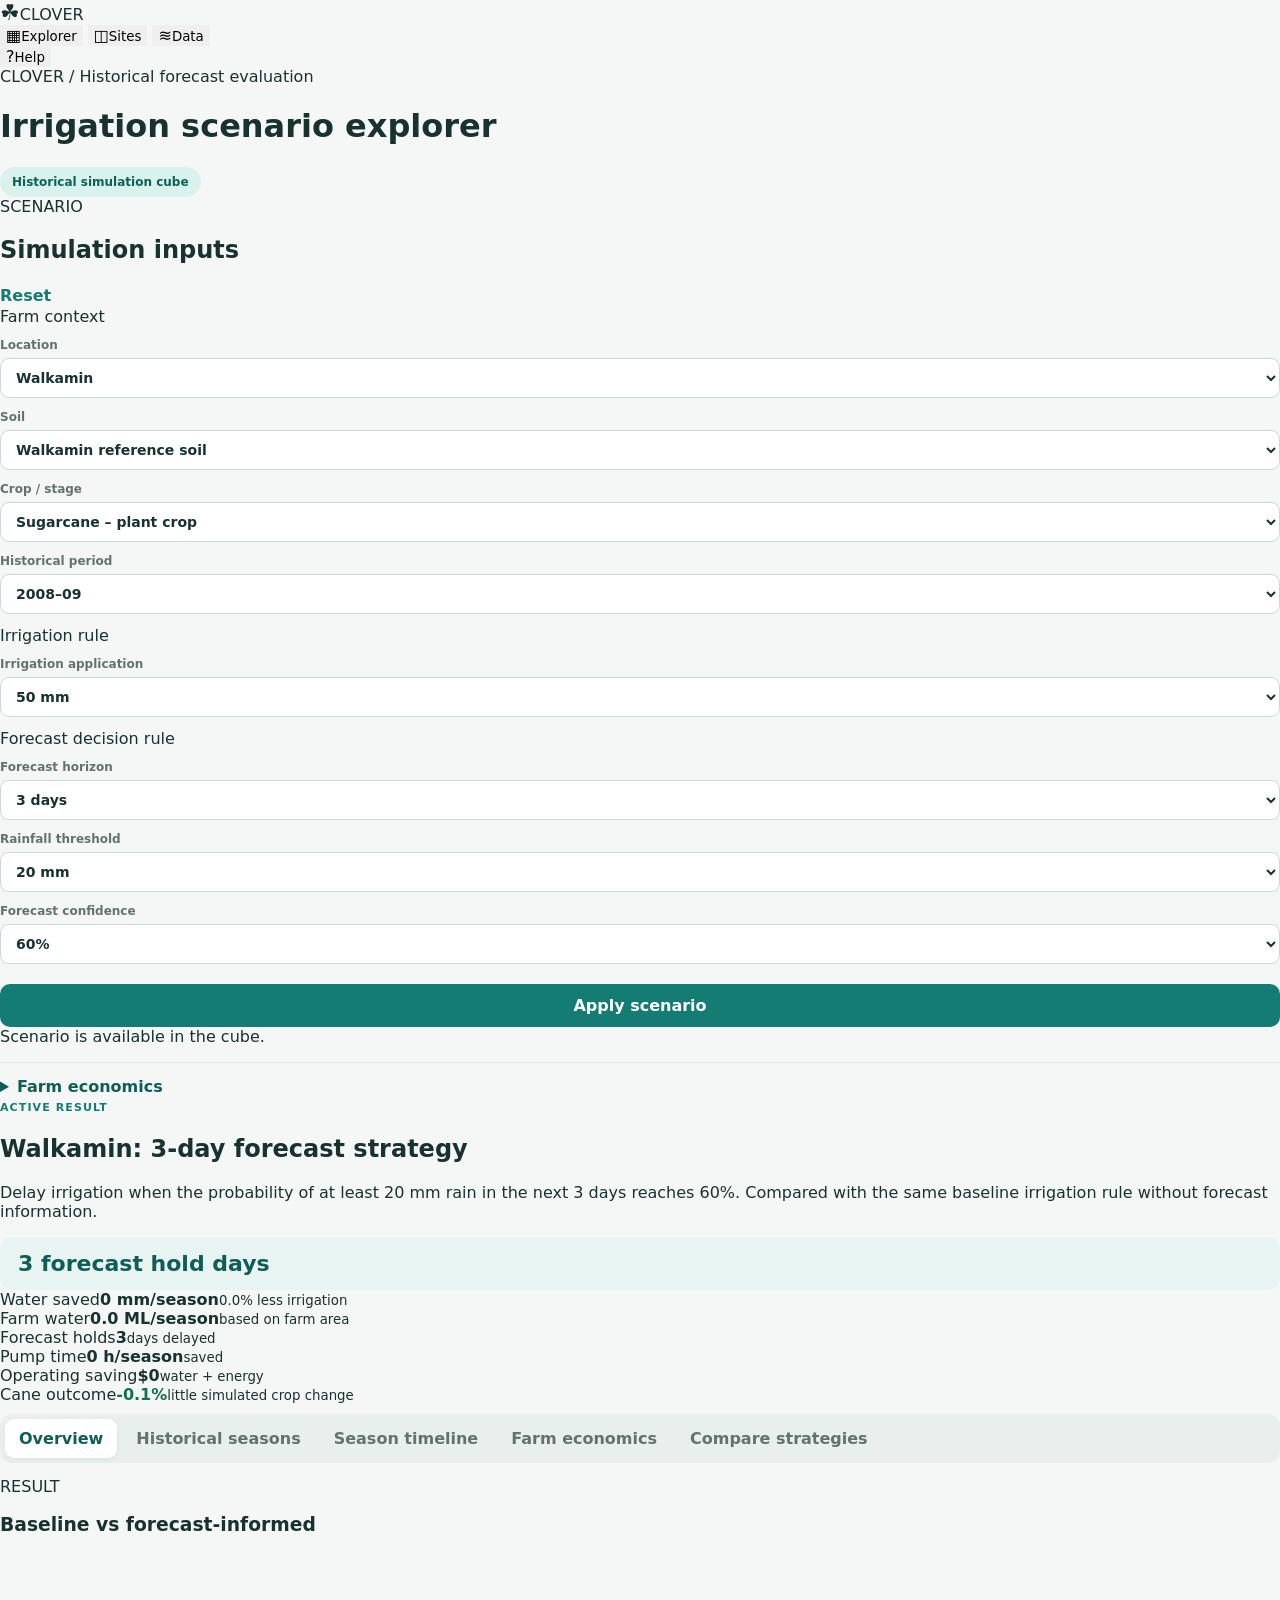
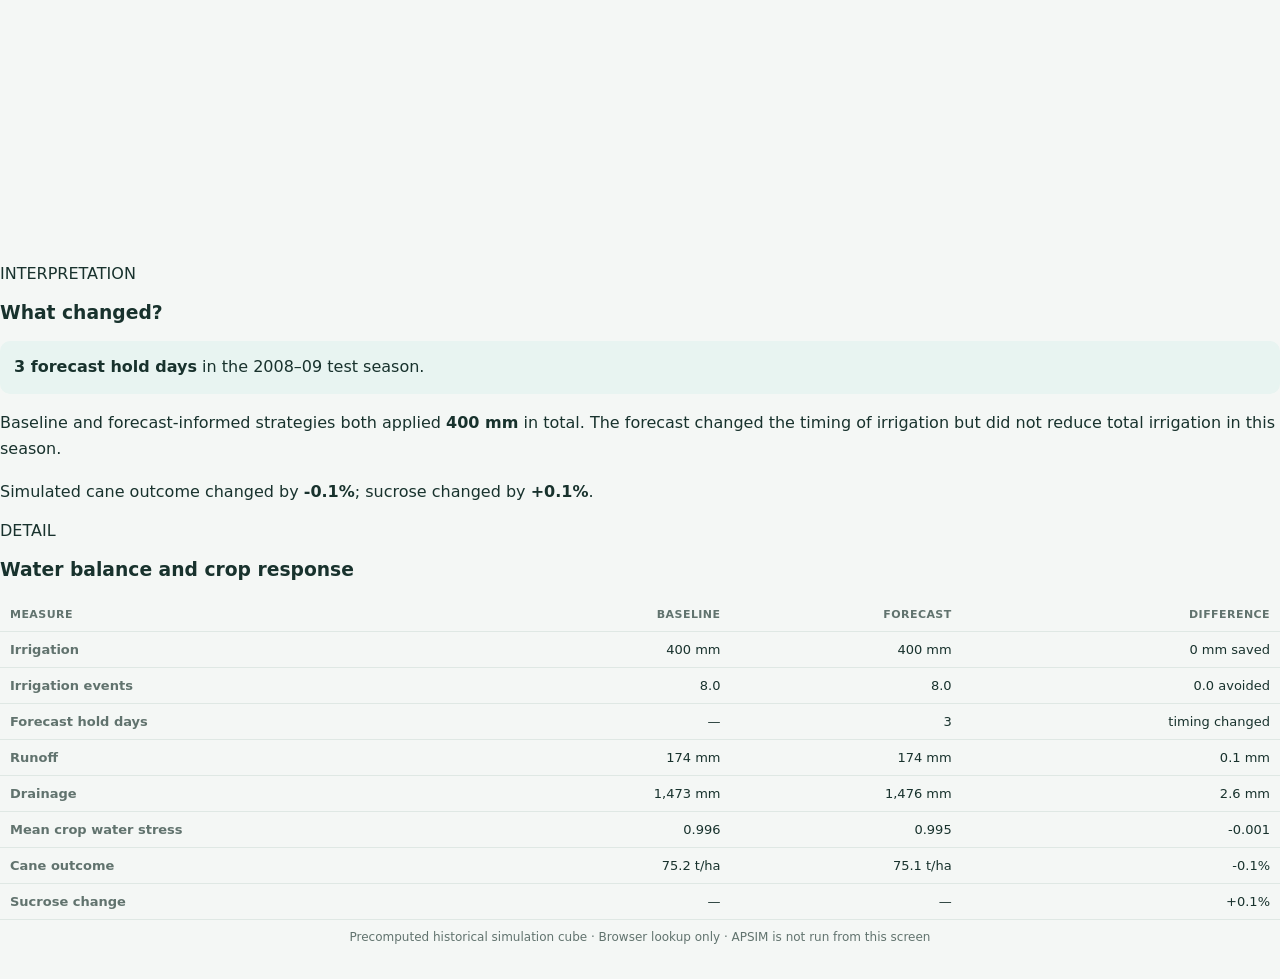
==== commit 45917483: "Redesign CLOVER explorer in compact i-RAT style" ====
--- a/index.html
+++ b/index.html
@@ -8,127 +8,152 @@
   <script src="https://code.highcharts.com/highcharts.js"></script>
 </head>
 <body>
-  <header class="topbar">
-    <div>
-      <div class="brand-row"><span class="clover-mark">☘</span><strong>CLOVER</strong></div>
-      <h1>Forecast-informed irrigation explorer</h1>
-      <p>Explore how different rainfall-forecast rules could change irrigation, water use and crop outcomes.</p>
+  <div class="app-shell">
+    <nav class="rail" aria-label="CLOVER navigation">
+      <div class="rail-brand"><span class="clover-mark">☘</span><span>CLOVER</span></div>
+      <button class="rail-item active" type="button"><span>▦</span><small>Explorer</small></button>
+      <button class="rail-item" type="button"><span>◫</span><small>Sites</small></button>
+      <button class="rail-item" type="button"><span>≋</span><small>Data</small></button>
+      <div class="rail-spacer"></div>
+      <button class="rail-item" type="button"><span>?</span><small>Help</small></button>
+    </nav>
+
+    <div class="app-main">
+      <header class="tool-header">
+        <div>
+          <div class="breadcrumb">CLOVER / Historical forecast evaluation</div>
+          <h1>Irrigation scenario explorer</h1>
+        </div>
+        <div class="header-status">
+          <span class="status-dot"></span>
+          <span id="datasetBadge" class="badge warning">Loading dataset…</span>
+        </div>
+      </header>
+
+      <div id="datasetNotice" class="notice"></div>
+
+      <main class="workspace">
+        <aside class="config-panel">
+          <div class="config-header">
+            <div><span class="section-kicker">SCENARIO</span><h2>Simulation inputs</h2></div>
+            <button id="resetButton" class="text-button" type="button">Reset</button>
+          </div>
+
+          <div class="input-group">
+            <div class="group-title">Farm context</div>
+            <label>Location<select id="site"></select></label>
+            <label>Soil<select id="soil"></select></label>
+            <label>Crop / stage<select id="crop"></select></label>
+            <label>Historical period<select id="period"></select></label>
+          </div>
+
+          <div class="input-group">
+            <div class="group-title">Irrigation rule</div>
+            <label>Irrigation application<select id="irrigationAmount"></select></label>
+          </div>
+
+          <div class="input-group forecast-group">
+            <div class="group-title">Forecast decision rule</div>
+            <label>Forecast horizon<select id="forecastHorizon"></select></label>
+            <label>Rainfall threshold<select id="rainThreshold"></select></label>
+            <label>Forecast confidence<select id="probabilityThreshold"></select></label>
+          </div>
+
+          <button id="runButton" class="primary" type="button">Apply scenario</button>
+          <div id="matchHint" class="scenario-state"></div>
+
+          <details class="advanced">
+            <summary>Farm economics</summary>
+            <label>Farm area (ha)<input id="farmArea" type="number" min="0.1" step="0.1" value="40" /></label>
+            <label>Pump flow (L/s)<input id="pumpFlow" type="number" min="1" step="1" value="60" /></label>
+            <label>Pump power (kW)<input id="pumpPower" type="number" min="0.1" step="0.1" value="10" /></label>
+            <label>Energy price ($/kWh)<input id="energyPrice" type="number" min="0" step="0.01" value="0.30" /></label>
+            <label>Water price ($/ML)<input id="waterPrice" type="number" min="0" step="0.01" value="20.35" /></label>
+          </details>
+        </aside>
+
+        <section class="content">
+          <section id="resultHero" class="result-head">
+            <div>
+              <span class="eyebrow">ACTIVE RESULT</span>
+              <h2 id="heroTitle">Choose a scenario</h2>
+              <p id="heroText">Select settings and show the comparison.</p>
+            </div>
+            <div class="hero-pill" id="heroPill">—</div>
+          </section>
+
+          <section class="metric-strip">
+            <article class="metric"><span>Water saved</span><strong id="kpiWater">—</strong><small id="kpiWaterPct">—</small></article>
+            <article class="metric"><span>Farm water</span><strong id="kpiML">—</strong><small id="kpiMLNote">based on farm area</small></article>
+            <article class="metric"><span>Forecast holds</span><strong id="kpiEvents">—</strong><small>days delayed</small></article>
+            <article class="metric"><span>Pump time</span><strong id="kpiHours">—</strong><small>saved</small></article>
+            <article class="metric"><span>Operating saving</span><strong id="kpiCost">—</strong><small>water + energy</small></article>
+            <article class="metric"><span>Cane outcome</span><strong id="kpiYield">—</strong><small id="kpiYieldNote">forecast vs baseline</small></article>
+          </section>
+
+          <nav class="tabs" aria-label="Result views">
+            <button class="tab active" data-tab="overview">Overview</button>
+            <button class="tab" data-tab="annual">Historical seasons</button>
+            <button class="tab" data-tab="timeline">Season timeline</button>
+            <button class="tab" data-tab="cost">Farm economics</button>
+            <button class="tab" data-tab="compare">Compare strategies</button>
+          </nav>
+
+          <section id="overview" class="tab-panel active">
+            <div class="overview-grid">
+              <article class="tool-panel chart-panel">
+                <div class="panel-heading"><div><span class="section-kicker">RESULT</span><h3>Baseline vs forecast-informed</h3></div></div>
+                <div id="overviewChart" class="chart"></div>
+              </article>
+              <article class="tool-panel insight-panel">
+                <div class="panel-heading"><div><span class="section-kicker">INTERPRETATION</span><h3>What changed?</h3></div></div>
+                <div id="overviewNarrative" class="narrative"></div>
+              </article>
+            </div>
+            <article class="tool-panel metrics-table-wrap">
+              <div class="panel-heading"><div><span class="section-kicker">DETAIL</span><h3>Water balance and crop response</h3></div></div>
+              <table class="metrics-table"><tbody id="overviewMetrics"></tbody></table>
+            </article>
+          </section>
+
+          <section id="annual" class="tab-panel">
+            <article class="tool-panel">
+              <div class="panel-heading"><div><span class="section-kicker">HISTORICAL PERFORMANCE</span><h3>Season comparison</h3><p class="subtle">The first real cube currently contains the completed 2008–09 Walkamin comparison.</p></div></div>
+              <div id="annualChart" class="chart tall"></div>
+              <div class="table-scroll"><table><thead><tr><th>Season</th><th>Baseline</th><th>Forecast</th><th>Saved</th><th>Saving</th><th>Cane change</th><th>Outcome</th></tr></thead><tbody id="annualTable"></tbody></table></div>
+            </article>
+          </section>
+
+          <section id="timeline" class="tab-panel">
+            <article class="tool-panel">
+              <div class="panel-heading split"><div><span class="section-kicker">SEASON TRACE</span><h3>Rainfall, stress and irrigation decisions</h3><p class="subtle">The timeline shows when forecast information changed the irrigation action.</p></div><label class="compact-label">Season<select id="timelineYear"></select></label></div>
+              <div id="timelineChart" class="chart tall"></div>
+            </article>
+            <article class="tool-panel decision-panel">
+              <div class="panel-heading"><div><span class="section-kicker">DECISION LOG</span><h3>Forecast interventions</h3></div></div>
+              <div id="decisionList" class="decision-list"></div>
+            </article>
+          </section>
+
+          <section id="cost" class="tab-panel">
+            <div class="two-col">
+              <article class="tool-panel"><div class="panel-heading"><span class="section-kicker">FARM SCALE</span><h3>Water and operating savings</h3></div><div id="costSummary" class="cost-grid"></div></article>
+              <article class="tool-panel"><div class="panel-heading"><span class="section-kicker">METHOD</span><h3>Calculation</h3></div><p class="subtle">Simulation outputs stay in mm. Farm area, pump and prices are applied instantly in the browser.</p><div id="costFormula" class="formula-box"></div></article>
+            </div>
+          </section>
+
+          <section id="compare" class="tab-panel">
+            <article class="tool-panel">
+              <div class="panel-heading split"><div><span class="section-kicker">SCENARIO TEST</span><h3>Compare forecast strategies</h3><p class="subtle">Pin two pre-run scenarios and compare them side-by-side.</p></div><div class="button-row"><button id="pinA" class="secondary">Pin A</button><button id="pinB" class="secondary">Pin B</button></div></div>
+              <div id="compareEmpty" class="empty-state">One real scenario is loaded now. Add more pre-run configurations to compare strategies.</div>
+              <div id="compareContent" class="compare-grid hidden"></div>
+            </article>
+          </section>
+        </section>
+      </main>
+      <footer>Precomputed historical simulation cube · Browser lookup only · APSIM is not run from this screen</footer>
     </div>
-    <span id="datasetBadge" class="badge warning">Loading dataset…</span>
-  </header>
-
-  <div id="datasetNotice" class="notice"></div>
-
-  <main class="layout">
-    <aside class="panel config-panel">
-      <div class="panel-title-row">
-        <h2>Your scenario</h2>
-        <button id="resetButton" class="text-button" type="button">Reset</button>
-      </div>
-
-      <label>Location<select id="site"></select></label>
-      <label>Soil<select id="soil"></select></label>
-      <label>Crop / stage<select id="crop"></select></label>
-      <label>Historical period<select id="period"></select></label>
-      <label>Irrigation application<select id="irrigationAmount"></select></label>
-      <label>Forecast horizon<select id="forecastHorizon"></select></label>
-      <label>Rainfall threshold<select id="rainThreshold"></select></label>
-      <label>Forecast confidence<select id="probabilityThreshold"></select></label>
-
-      <button id="runButton" class="primary" type="button">Show comparison</button>
-      <p id="matchHint" class="hint"></p>
-
-      <details class="advanced">
-        <summary>Farm and cost settings</summary>
-        <label>Farm area (ha)<input id="farmArea" type="number" min="0.1" step="0.1" value="40" /></label>
-        <label>Pump flow (L/s)<input id="pumpFlow" type="number" min="1" step="1" value="60" /></label>
-        <label>Pump power (kW)<input id="pumpPower" type="number" min="0.1" step="0.1" value="10" /></label>
-        <label>Energy price ($/kWh)<input id="energyPrice" type="number" min="0" step="0.01" value="0.30" /></label>
-        <label>Water price ($/ML)<input id="waterPrice" type="number" min="0" step="0.01" value="20.35" /></label>
-      </details>
-    </aside>
-
-    <section class="content">
-      <section id="resultHero" class="panel hero">
-        <div>
-          <span class="eyebrow">Selected strategy</span>
-          <h2 id="heroTitle">Choose a scenario</h2>
-          <p id="heroText">Select settings and show the comparison.</p>
-        </div>
-        <div class="hero-pill" id="heroPill">—</div>
-      </section>
-
-      <section class="kpi-grid">
-        <article class="kpi"><span>Water saved</span><strong id="kpiWater">—</strong><small id="kpiWaterPct">—</small></article>
-        <article class="kpi"><span>Farm water saved</span><strong id="kpiML">—</strong><small id="kpiMLNote">based on farm area</small></article>
-        <article class="kpi"><span>Forecast hold days</span><strong id="kpiEvents">—</strong><small>irrigation delayed by forecast</small></article>
-        <article class="kpi"><span>Pump time saved</span><strong id="kpiHours">—</strong><small>for this season</small></article>
-        <article class="kpi"><span>Operating saving</span><strong id="kpiCost">—</strong><small>water + energy</small></article>
-        <article class="kpi"><span>Cane outcome</span><strong id="kpiYield">—</strong><small id="kpiYieldNote">forecast vs baseline</small></article>
-      </section>
-
-      <nav class="tabs" aria-label="Result views">
-        <button class="tab active" data-tab="overview">Overview</button>
-        <button class="tab" data-tab="annual">Year by year</button>
-        <button class="tab" data-tab="timeline">Season timeline</button>
-        <button class="tab" data-tab="cost">Water & cost</button>
-        <button class="tab" data-tab="compare">Compare</button>
-      </nav>
-
-      <section id="overview" class="tab-panel active">
-        <div class="two-col">
-          <article class="panel">
-            <h3>What changed?</h3>
-            <div id="overviewNarrative" class="narrative"></div>
-          </article>
-          <article class="panel">
-            <h3>Season comparison</h3>
-            <div id="overviewChart" class="chart"></div>
-          </article>
-        </div>
-        <article class="panel metrics-table-wrap">
-          <h3>Water balance and crop response</h3>
-          <table class="metrics-table"><tbody id="overviewMetrics"></tbody></table>
-        </article>
-      </section>
-
-      <section id="annual" class="tab-panel">
-        <article class="panel">
-          <div class="panel-title-row"><div><h3>Historical season comparison</h3><p class="subtle">The first real cube currently contains the completed 2008–09 Walkamin comparison.</p></div></div>
-          <div id="annualChart" class="chart tall"></div>
-          <div class="table-scroll"><table><thead><tr><th>Season</th><th>Baseline</th><th>Forecast</th><th>Saved</th><th>Saving</th><th>Cane change</th><th>Outcome</th></tr></thead><tbody id="annualTable"></tbody></table></div>
-        </article>
-      </section>
-
-      <section id="timeline" class="tab-panel">
-        <article class="panel">
-          <div class="panel-title-row"><div><h3>What happened through the season?</h3><p class="subtle">Inspect rainfall, crop water stress and the dates where the forecast changed the irrigation decision.</p></div><label class="compact-label">Season<select id="timelineYear"></select></label></div>
-          <div id="timelineChart" class="chart tall"></div>
-        </article>
-        <article class="panel">
-          <h3>Decision changes</h3>
-          <div id="decisionList" class="decision-list"></div>
-        </article>
-      </section>
-
-      <section id="cost" class="tab-panel">
-        <div class="two-col">
-          <article class="panel"><h3>Farm-scale savings</h3><div id="costSummary" class="cost-grid"></div></article>
-          <article class="panel"><h3>How it is calculated</h3><p class="subtle">Simulation outputs stay in mm. Farm area, pump and prices are applied instantly in the browser, so they do not increase the simulation cube.</p><div id="costFormula" class="formula-box"></div></article>
-        </div>
-      </section>
-
-      <section id="compare" class="tab-panel">
-        <article class="panel">
-          <div class="panel-title-row"><div><h3>Compare forecast strategies</h3><p class="subtle">This becomes active as more pre-run configurations are added to the cube.</p></div><div class="button-row"><button id="pinA" class="secondary">Pin as A</button><button id="pinB" class="secondary">Pin as B</button></div></div>
-          <div id="compareEmpty" class="empty-state">One real scenario is loaded now. Add more pre-run configurations to compare strategies.</div>
-          <div id="compareContent" class="compare-grid hidden"></div>
-        </article>
-      </section>
-    </section>
-  </main>
-
-  <footer>CLOVER interface · Precomputed historical simulation cube · No APSIM run is triggered by the browser.</footer>
+  </div>
   <script src="app.js"></script>
 </body>
 </html>
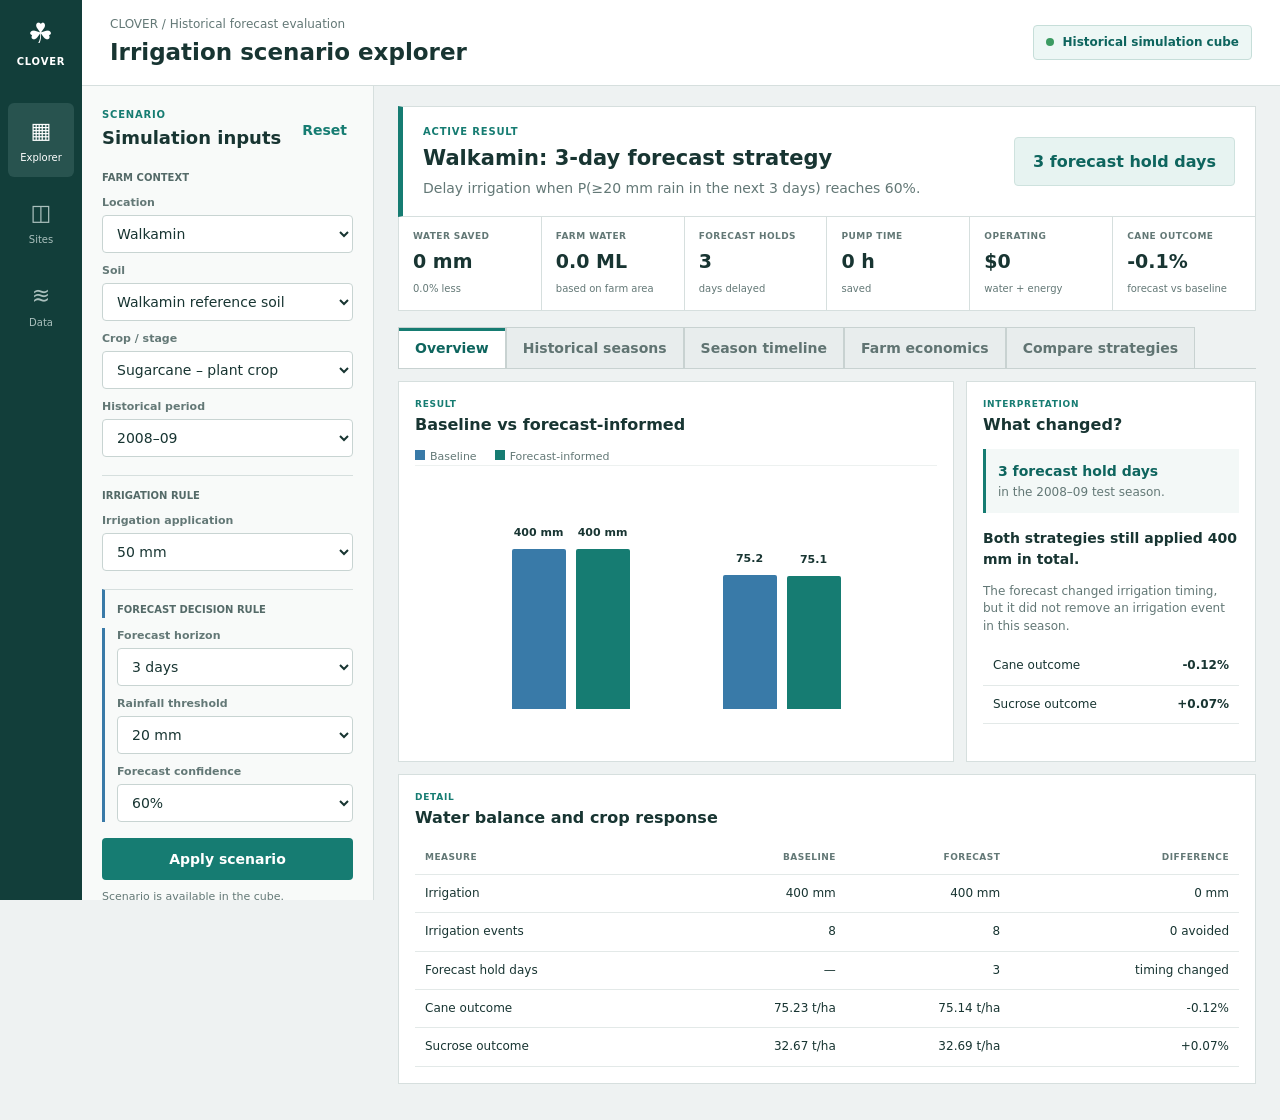
==== commit 42dd2c53: "Make Pages site self-contained and remove runtime data fetch" ====
--- a/index.html
+++ b/index.html
@@ -1,159 +1,21 @@
 <!DOCTYPE html>
 <html lang="en">
 <head>
-  <meta charset="UTF-8" />
-  <meta name="viewport" content="width=device-width, initial-scale=1.0" />
-  <title>CLOVER Irrigation Explorer</title>
-  <link rel="stylesheet" href="styles.css" />
-  <script src="https://code.highcharts.com/highcharts.js"></script>
-</head>
-<body>
-  <div class="app-shell">
-    <nav class="rail" aria-label="CLOVER navigation">
-      <div class="rail-brand"><span class="clover-mark">☘</span><span>CLOVER</span></div>
-      <button class="rail-item active" type="button"><span>▦</span><small>Explorer</small></button>
-      <button class="rail-item" type="button"><span>◫</span><small>Sites</small></button>
-      <button class="rail-item" type="button"><span>≋</span><small>Data</small></button>
-      <div class="rail-spacer"></div>
-      <button class="rail-item" type="button"><span>?</span><small>Help</small></button>
-    </nav>
-
-    <div class="app-main">
-      <header class="tool-header">
-        <div>
-          <div class="breadcrumb">CLOVER / Historical forecast evaluation</div>
-          <h1>Irrigation scenario explorer</h1>
-        </div>
-        <div class="header-status">
-          <span class="status-dot"></span>
-          <span id="datasetBadge" class="badge warning">Loading dataset…</span>
-        </div>
-      </header>
-
-      <div id="datasetNotice" class="notice"></div>
-
-      <main class="workspace">
-        <aside class="config-panel">
-          <div class="config-header">
-            <div><span class="section-kicker">SCENARIO</span><h2>Simulation inputs</h2></div>
-            <button id="resetButton" class="text-button" type="button">Reset</button>
-          </div>
-
-          <div class="input-group">
-            <div class="group-title">Farm context</div>
-            <label>Location<select id="site"></select></label>
-            <label>Soil<select id="soil"></select></label>
-            <label>Crop / stage<select id="crop"></select></label>
-            <label>Historical period<select id="period"></select></label>
-          </div>
-
-          <div class="input-group">
-            <div class="group-title">Irrigation rule</div>
-            <label>Irrigation application<select id="irrigationAmount"></select></label>
-          </div>
-
-          <div class="input-group forecast-group">
-            <div class="group-title">Forecast decision rule</div>
-            <label>Forecast horizon<select id="forecastHorizon"></select></label>
-            <label>Rainfall threshold<select id="rainThreshold"></select></label>
-            <label>Forecast confidence<select id="probabilityThreshold"></select></label>
-          </div>
-
-          <button id="runButton" class="primary" type="button">Apply scenario</button>
-          <div id="matchHint" class="scenario-state"></div>
-
-          <details class="advanced">
-            <summary>Farm economics</summary>
-            <label>Farm area (ha)<input id="farmArea" type="number" min="0.1" step="0.1" value="40" /></label>
-            <label>Pump flow (L/s)<input id="pumpFlow" type="number" min="1" step="1" value="60" /></label>
-            <label>Pump power (kW)<input id="pumpPower" type="number" min="0.1" step="0.1" value="10" /></label>
-            <label>Energy price ($/kWh)<input id="energyPrice" type="number" min="0" step="0.01" value="0.30" /></label>
-            <label>Water price ($/ML)<input id="waterPrice" type="number" min="0" step="0.01" value="20.35" /></label>
-          </details>
-        </aside>
-
-        <section class="content">
-          <section id="resultHero" class="result-head">
-            <div>
-              <span class="eyebrow">ACTIVE RESULT</span>
-              <h2 id="heroTitle">Choose a scenario</h2>
-              <p id="heroText">Select settings and show the comparison.</p>
-            </div>
-            <div class="hero-pill" id="heroPill">—</div>
-          </section>
-
-          <section class="metric-strip">
-            <article class="metric"><span>Water saved</span><strong id="kpiWater">—</strong><small id="kpiWaterPct">—</small></article>
-            <article class="metric"><span>Farm water</span><strong id="kpiML">—</strong><small id="kpiMLNote">based on farm area</small></article>
-            <article class="metric"><span>Forecast holds</span><strong id="kpiEvents">—</strong><small>days delayed</small></article>
-            <article class="metric"><span>Pump time</span><strong id="kpiHours">—</strong><small>saved</small></article>
-            <article class="metric"><span>Operating saving</span><strong id="kpiCost">—</strong><small>water + energy</small></article>
-            <article class="metric"><span>Cane outcome</span><strong id="kpiYield">—</strong><small id="kpiYieldNote">forecast vs baseline</small></article>
-          </section>
-
-          <nav class="tabs" aria-label="Result views">
-            <button class="tab active" data-tab="overview">Overview</button>
-            <button class="tab" data-tab="annual">Historical seasons</button>
-            <button class="tab" data-tab="timeline">Season timeline</button>
-            <button class="tab" data-tab="cost">Farm economics</button>
-            <button class="tab" data-tab="compare">Compare strategies</button>
-          </nav>
-
-          <section id="overview" class="tab-panel active">
-            <div class="overview-grid">
-              <article class="tool-panel chart-panel">
-                <div class="panel-heading"><div><span class="section-kicker">RESULT</span><h3>Baseline vs forecast-informed</h3></div></div>
-                <div id="overviewChart" class="chart"></div>
-              </article>
-              <article class="tool-panel insight-panel">
-                <div class="panel-heading"><div><span class="section-kicker">INTERPRETATION</span><h3>What changed?</h3></div></div>
-                <div id="overviewNarrative" class="narrative"></div>
-              </article>
-            </div>
-            <article class="tool-panel metrics-table-wrap">
-              <div class="panel-heading"><div><span class="section-kicker">DETAIL</span><h3>Water balance and crop response</h3></div></div>
-              <table class="metrics-table"><tbody id="overviewMetrics"></tbody></table>
-            </article>
-          </section>
-
-          <section id="annual" class="tab-panel">
-            <article class="tool-panel">
-              <div class="panel-heading"><div><span class="section-kicker">HISTORICAL PERFORMANCE</span><h3>Season comparison</h3><p class="subtle">The first real cube currently contains the completed 2008–09 Walkamin comparison.</p></div></div>
-              <div id="annualChart" class="chart tall"></div>
-              <div class="table-scroll"><table><thead><tr><th>Season</th><th>Baseline</th><th>Forecast</th><th>Saved</th><th>Saving</th><th>Cane change</th><th>Outcome</th></tr></thead><tbody id="annualTable"></tbody></table></div>
-            </article>
-          </section>
-
-          <section id="timeline" class="tab-panel">
-            <article class="tool-panel">
-              <div class="panel-heading split"><div><span class="section-kicker">SEASON TRACE</span><h3>Rainfall, stress and irrigation decisions</h3><p class="subtle">The timeline shows when forecast information changed the irrigation action.</p></div><label class="compact-label">Season<select id="timelineYear"></select></label></div>
-              <div id="timelineChart" class="chart tall"></div>
-            </article>
-            <article class="tool-panel decision-panel">
-              <div class="panel-heading"><div><span class="section-kicker">DECISION LOG</span><h3>Forecast interventions</h3></div></div>
-              <div id="decisionList" class="decision-list"></div>
-            </article>
-          </section>
-
-          <section id="cost" class="tab-panel">
-            <div class="two-col">
-              <article class="tool-panel"><div class="panel-heading"><span class="section-kicker">FARM SCALE</span><h3>Water and operating savings</h3></div><div id="costSummary" class="cost-grid"></div></article>
-              <article class="tool-panel"><div class="panel-heading"><span class="section-kicker">METHOD</span><h3>Calculation</h3></div><p class="subtle">Simulation outputs stay in mm. Farm area, pump and prices are applied instantly in the browser.</p><div id="costFormula" class="formula-box"></div></article>
-            </div>
-          </section>
-
-          <section id="compare" class="tab-panel">
-            <article class="tool-panel">
-              <div class="panel-heading split"><div><span class="section-kicker">SCENARIO TEST</span><h3>Compare forecast strategies</h3><p class="subtle">Pin two pre-run scenarios and compare them side-by-side.</p></div><div class="button-row"><button id="pinA" class="secondary">Pin A</button><button id="pinB" class="secondary">Pin B</button></div></div>
-              <div id="compareEmpty" class="empty-state">One real scenario is loaded now. Add more pre-run configurations to compare strategies.</div>
-              <div id="compareContent" class="compare-grid hidden"></div>
-            </article>
-          </section>
-        </section>
-      </main>
-      <footer>Precomputed historical simulation cube · Browser lookup only · APSIM is not run from this screen</footer>
-    </div>
-  </div>
-  <script src="app.js"></script>
-</body>
-</html>
+<meta charset="utf-8"><meta name="viewport" content="width=device-width,initial-scale=1">
+<title>CLOVER Irrigation Scenario Explorer</title>
+<style>
+:root{--ink:#183532;--muted:#637876;--line:#d6dfde;--bg:#eef2f2;--teal:#167c72;--teal2:#0e655e;--nav:#123e3a;--blue:#397aa8;--orange:#dc8b3c}*{box-sizing:border-box}body{margin:0;font:14px/1.45 Inter,system-ui,-apple-system,Segoe UI,sans-serif;background:var(--bg);color:var(--ink)}button,select,input{font:inherit}.shell{display:grid;grid-template-columns:82px 292px minmax(0,1fr);grid-template-rows:86px minmax(calc(100vh - 86px),auto);min-height:100vh}.rail{grid-row:1/3;background:var(--nav);color:white;padding:14px 8px;position:sticky;top:0;height:100vh}.brand{text-align:center;font-weight:800;font-size:10px;letter-spacing:.08em;margin-bottom:34px}.mark{font-size:28px;display:block}.navitem{padding:12px 5px;margin:8px 0;border-radius:6px;text-align:center;color:#aac0bd;font-size:10px}.navitem .ico{font-size:22px;display:block;margin-bottom:4px}.navitem.active{background:#28534f;color:#fff}.top{grid-column:2/4;background:white;border-bottom:1px solid var(--line);display:flex;justify-content:space-between;align-items:center;padding:14px 28px;position:sticky;top:0;z-index:3}.crumb{font-size:12px;color:var(--muted);margin-bottom:3px}.top h1{font-size:23px;margin:0}.status{padding:8px 12px;border:1px solid #c6ded9;background:#edf7f5;border-radius:4px;color:var(--teal2);font-weight:700;font-size:12px}.status:before{content:"";display:inline-block;width:8px;height:8px;border-radius:50%;background:#3b9b62;margin-right:8px}.sidebar{grid-column:2;background:#f8faf9;border-right:1px solid var(--line);padding:22px 20px;position:sticky;top:86px;height:calc(100vh - 86px);overflow:auto}.kicker{font-size:10px;color:var(--teal);font-weight:800;letter-spacing:.08em}.sidehead{display:flex;justify-content:space-between;align-items:center;margin-bottom:16px}.sidehead h2{font-size:18px;margin:2px 0}.reset{border:0;background:none;color:var(--teal);font-weight:700;cursor:pointer}.group{font-size:10px;font-weight:800;color:#546a68;margin:18px 0 8px;padding-top:13px;border-top:1px solid var(--line)}.group.first{border-top:0;padding-top:0}.forecast-group{border-left:3px solid var(--blue);padding-left:12px}label{display:block;font-size:11px;color:var(--muted);font-weight:700;margin:10px 0 4px}select,input{width:100%;border:1px solid #c8d4d2;border-radius:4px;padding:9px 10px;background:#fff;color:var(--ink)}.apply{width:100%;border:0;border-radius:4px;background:var(--teal);color:white;font-weight:800;padding:11px;margin-top:16px;cursor:pointer}.hint{font-size:11px;color:var(--muted);margin:9px 0}details{border-top:1px solid var(--line);margin-top:18px;padding-top:14px}summary{font-weight:800;cursor:pointer;color:#4e6663}.main{grid-column:3;padding:20px 24px 36px;min-width:0}.result-head{background:white;border:1px solid var(--line);border-left:5px solid var(--teal);padding:18px 20px;display:flex;justify-content:space-between;gap:20px;align-items:center}.result-head h2{margin:3px 0 5px;font-size:21px}.result-head p{margin:0;color:var(--muted)}.pill{background:#e7f3f1;border:1px solid #cee2de;color:var(--teal2);font-size:16px;font-weight:800;padding:12px 18px;border-radius:4px;white-space:nowrap}.metrics{display:grid;grid-template-columns:repeat(6,1fr);background:white;border-left:1px solid var(--line)}.metric{padding:13px 14px;border-right:1px solid var(--line);border-bottom:1px solid var(--line)}.metric span{display:block;color:var(--muted);font-size:9px;font-weight:800;letter-spacing:.05em}.metric b{display:block;font-size:19px;margin:5px 0 1px}.metric small{color:var(--muted);font-size:10px}.tabs{display:flex;margin-top:16px;border-bottom:1px solid #c8d2d1;overflow:auto}.tab{border:1px solid #c8d2d1;border-bottom:0;background:#e8eded;padding:10px 16px;font-weight:700;color:#607472;cursor:pointer;white-space:nowrap}.tab.active{background:white;color:var(--teal2);box-shadow:inset 0 3px 0 var(--teal)}.tabpane{display:none}.tabpane.active{display:block}.grid2{display:grid;grid-template-columns:minmax(0,2fr) minmax(290px,1fr);gap:12px;margin-top:12px}.panel{background:white;border:1px solid var(--line);padding:16px}.panel h3{font-size:16px;margin:2px 0 12px}.pk{font-size:9px;color:var(--teal);font-weight:800;letter-spacing:.08em}.callout{background:#f3f8f7;border-left:3px solid var(--teal);padding:12px;margin-bottom:15px}.callout b{color:var(--teal2)}.note{color:var(--muted);font-size:12px}.bars{height:280px;display:flex;align-items:flex-end;justify-content:space-around;padding:38px 50px 36px;border-top:1px solid #edf1f0}.groupbar{height:100%;display:flex;gap:10px;align-items:flex-end}.bar{width:54px;border-radius:2px 2px 0 0;position:relative}.bar.base{background:var(--blue)}.bar.fc{background:var(--teal)}.bar em{position:absolute;top:-24px;width:100%;text-align:center;font-style:normal;font-size:11px;font-weight:800}.legend{display:flex;gap:18px;font-size:11px;color:var(--muted)}.dot{display:inline-block;width:10px;height:10px;margin-right:5px}.dot.base{background:var(--blue)}.dot.fc{background:var(--teal)}table{border-collapse:collapse;width:100%;font-size:12px}th,td{padding:10px;border-bottom:1px solid #e3e9e8;text-align:right}th:first-child,td:first-child{text-align:left}th{font-size:9px;letter-spacing:.05em;color:var(--muted);text-transform:uppercase}.decision-grid{display:grid;grid-template-columns:repeat(3,1fr);gap:10px;margin-top:12px}.decision{border:1px solid var(--line);border-left:4px solid var(--orange);padding:12px;background:white}.decision h4{margin:0 0 6px;font-size:13px}.decision p{margin:4px 0;color:var(--muted);font-size:11px}.timeline{margin-top:12px;height:330px;background:white;border:1px solid var(--line);padding:16px}.timeline svg{width:100%;height:270px}.econ{display:grid;grid-template-columns:repeat(4,1fr);gap:10px}.econ .box{background:#f4f8f7;padding:14px;border:1px solid #e0e8e6}.econ span{display:block;color:var(--muted);font-size:10px}.econ b{font-size:19px}.empty{padding:42px;text-align:center;color:var(--muted);border:1px dashed #bcccca;background:#fbfdfd;margin-top:12px}@media(max-width:1100px){.shell{grid-template-columns:70px 250px minmax(0,1fr)}.metrics{grid-template-columns:repeat(3,1fr)}.grid2{grid-template-columns:1fr}}@media(max-width:760px){.shell{display:block}.rail{display:none}.top{position:static}.sidebar{position:static;height:auto}.main{padding:12px}.metrics{grid-template-columns:repeat(2,1fr)}.decision-grid,.econ{grid-template-columns:1fr}.result-head{align-items:flex-start;flex-direction:column}}
+</style>
+</head><body><div class="shell">
+<aside class="rail"><div class="brand"><span class="mark">☘</span>CLOVER</div><div class="navitem active"><span class="ico">▦</span>Explorer</div><div class="navitem"><span class="ico">◫</span>Sites</div><div class="navitem"><span class="ico">≋</span>Data</div></aside>
+<header class="top"><div><div class="crumb">CLOVER / Historical forecast evaluation</div><h1>Irrigation scenario explorer</h1></div><div class="status">Historical simulation cube</div></header>
+<aside class="sidebar"><div class="sidehead"><div><div class="kicker">SCENARIO</div><h2>Simulation inputs</h2></div><button class="reset" onclick="resetAll()">Reset</button></div><div class="group first">FARM CONTEXT</div><label>Location</label><select><option>Walkamin</option></select><label>Soil</label><select><option>Walkamin reference soil</option></select><label>Crop / stage</label><select><option>Sugarcane – plant crop</option></select><label>Historical period</label><select><option>2008–09</option></select><div class="group">IRRIGATION RULE</div><label>Irrigation application</label><select><option>50 mm</option></select><div class="group forecast-group">FORECAST DECISION RULE</div><div class="forecast-group"><label>Forecast horizon</label><select><option>3 days</option></select><label>Rainfall threshold</label><select><option>20 mm</option></select><label>Forecast confidence</label><select><option>60%</option></select></div><button class="apply" onclick="flashApplied()">Apply scenario</button><div id="hint" class="hint">Scenario is available in the cube.</div><details><summary>Farm economics</summary><label>Farm area (ha)</label><input id="area" type="number" value="40"><label>Pump flow (L/s)</label><input id="flow" type="number" value="60"><label>Pump power (kW)</label><input id="power" type="number" value="10"><label>Energy price ($/kWh)</label><input id="ep" type="number" value="0.30" step="0.01"><label>Water price ($/ML)</label><input id="wp" type="number" value="20.35" step="0.01"></details></aside>
+<main class="main"><section class="result-head"><div><div class="kicker">ACTIVE RESULT</div><h2>Walkamin: 3-day forecast strategy</h2><p>Delay irrigation when P(≥20 mm rain in the next 3 days) reaches 60%.</p></div><div class="pill">3 forecast hold days</div></section><section class="metrics"><div class="metric"><span>WATER SAVED</span><b>0 mm</b><small>0.0% less</small></div><div class="metric"><span>FARM WATER</span><b id="ml">0.0 ML</b><small>based on farm area</small></div><div class="metric"><span>FORECAST HOLDS</span><b>3</b><small>days delayed</small></div><div class="metric"><span>PUMP TIME</span><b id="hours">0 h</b><small>saved</small></div><div class="metric"><span>OPERATING</span><b id="saving">$0</b><small>water + energy</small></div><div class="metric"><span>CANE OUTCOME</span><b>-0.1%</b><small>forecast vs baseline</small></div></section>
+<nav class="tabs"><button class="tab active" data-tab="overview">Overview</button><button class="tab" data-tab="historical">Historical seasons</button><button class="tab" data-tab="timeline">Season timeline</button><button class="tab" data-tab="economics">Farm economics</button><button class="tab" data-tab="compare">Compare strategies</button></nav>
+<section id="overview" class="tabpane active"><div class="grid2"><article class="panel"><div class="pk">RESULT</div><h3>Baseline vs forecast-informed</h3><div class="legend"><span><i class="dot base"></i>Baseline</span><span><i class="dot fc"></i>Forecast-informed</span></div><div class="bars"><div class="groupbar"><div class="bar base" style="height:78%"><em>400 mm</em></div><div class="bar fc" style="height:78%"><em>400 mm</em></div></div><div class="groupbar"><div class="bar base" style="height:65%"><em>75.2</em></div><div class="bar fc" style="height:64.9%"><em>75.1</em></div></div></div></article><article class="panel"><div class="pk">INTERPRETATION</div><h3>What changed?</h3><div class="callout"><b>3 forecast hold days</b><br><span class="note">in the 2008–09 test season.</span></div><p><b>Both strategies still applied 400 mm in total.</b></p><p class="note">The forecast changed irrigation timing, but it did not remove an irrigation event in this season.</p><table><tr><td>Cane outcome</td><td><b>-0.12%</b></td></tr><tr><td>Sucrose outcome</td><td><b>+0.07%</b></td></tr></table></article></div><article class="panel" style="margin-top:12px"><div class="pk">DETAIL</div><h3>Water balance and crop response</h3><table><thead><tr><th>Measure</th><th>Baseline</th><th>Forecast</th><th>Difference</th></tr></thead><tbody><tr><td>Irrigation</td><td>400 mm</td><td>400 mm</td><td>0 mm</td></tr><tr><td>Irrigation events</td><td>8</td><td>8</td><td>0 avoided</td></tr><tr><td>Forecast hold days</td><td>—</td><td>3</td><td>timing changed</td></tr><tr><td>Cane outcome</td><td>75.23 t/ha</td><td>75.14 t/ha</td><td>-0.12%</td></tr><tr><td>Sucrose outcome</td><td>32.67 t/ha</td><td>32.69 t/ha</td><td>+0.07%</td></tr></tbody></table></article></section>
+<section id="historical" class="tabpane"><article class="panel" style="margin-top:12px"><div class="pk">HISTORICAL CUBE</div><h3>Available seasons</h3><table><thead><tr><th>Season</th><th>Baseline irrigation</th><th>Forecast irrigation</th><th>Forecast holds</th><th>Water saved</th><th>Cane outcome</th></tr></thead><tbody><tr><td>2008–09</td><td>400 mm</td><td>400 mm</td><td>3 days</td><td>0 mm</td><td>-0.12%</td></tr></tbody></table><p class="note">The cube currently contains the completed 2008–09 Walkamin comparison.</p></article></section>
+<section id="timeline" class="tabpane"><div class="timeline"><div class="pk">SEASON TIMELINE</div><h3>Rainfall, crop stress and irrigation decisions</h3><svg viewBox="0 0 1000 230"><line x1="50" y1="190" x2="970" y2="190" stroke="#aebdbc"/><polyline points="70,112 145,92 220,130 295,76 370,105 445,58 520,80 595,122 670,91 745,118 820,70 895,99" fill="none" stroke="#167c72" stroke-width="3"/><g fill="#9bc4df"><rect x="60" y="140" width="35" height="50"/><rect x="135" y="120" width="35" height="70"/><rect x="210" y="165" width="35" height="25"/><rect x="285" y="90" width="35" height="100"/><rect x="360" y="135" width="35" height="55"/><rect x="435" y="55" width="35" height="135"/><rect x="510" y="85" width="35" height="105"/><rect x="585" y="150" width="35" height="40"/><rect x="660" y="110" width="35" height="80"/><rect x="735" y="148" width="35" height="42"/><rect x="810" y="80" width="35" height="110"/><rect x="885" y="125" width="35" height="65"/></g><g stroke-width="4"><line x1="400" y1="170" x2="400" y2="190" stroke="#397aa8"/><line x1="422" y1="150" x2="422" y2="190" stroke="#167c72"/><line x1="455" y1="170" x2="455" y2="190" stroke="#397aa8"/><line x1="500" y1="150" x2="500" y2="190" stroke="#167c72"/></g><text x="55" y="215" font-size="10" fill="#637876">Apr 08</text><text x="285" y="215" font-size="10" fill="#637876">Jul</text><text x="510" y="215" font-size="10" fill="#637876">Oct</text><text x="735" y="215" font-size="10" fill="#637876">Jan 09</text><text x="890" y="215" font-size="10" fill="#637876">Apr</text></svg></div><div class="decision-grid"><div class="decision"><h4>18 Nov 2008</h4><p><b>Forecast said wait:</b> 80% chance of ≥20 mm.</p><p>Forecast mean: <b>48.7 mm</b></p><p>Observed next 72 h: <b>41.15 mm</b></p></div><div class="decision"><h4>7 Dec 2008</h4><p><b>Forecast said wait:</b> 80% chance of ≥20 mm.</p><p>Forecast mean: <b>26.7 mm</b></p><p>Observed next 72 h: <b>8.44 mm</b></p></div><div class="decision"><h4>8 Dec 2008</h4><p><b>Forecast said wait:</b> 60% chance of ≥20 mm.</p><p>Forecast mean: <b>23.9 mm</b></p><p>Observed next 72 h: <b>13.39 mm</b></p></div></div></section>
+<section id="economics" class="tabpane"><article class="panel" style="margin-top:12px"><div class="pk">FARM ECONOMICS</div><h3>Translate simulation water savings to farm scale</h3><div class="econ"><div class="box"><span>Water saved</span><b id="e_ml">0.0 ML</b></div><div class="box"><span>Pump hours saved</span><b id="e_hours">0 h</b></div><div class="box"><span>Energy saved</span><b id="e_kwh">0 kWh</b></div><div class="box"><span>Operating saving</span><b id="e_money">$0</b></div></div><p class="note" style="margin-top:16px">For this 2008–09 scenario, the forecast changed timing but did not reduce total irrigation, so the calculated farm-scale saving is zero.</p></article></section><section id="compare" class="tabpane"><div class="empty">Only one real pre-run forecast configuration is loaded. More configurations can be added to compare strategies.</div></section></main></div>
+<script>
+document.querySelectorAll('.tab').forEach(btn=>btn.addEventListener('click',()=>{document.querySelectorAll('.tab').forEach(x=>x.classList.remove('active'));document.querySelectorAll('.tabpane').forEach(x=>x.classList.remove('active'));btn.classList.add('active');document.getElementById(btn.dataset.tab).classList.add('active')}));function flashApplied(){const h=document.getElementById('hint');h.textContent='Scenario applied — using embedded real 2008–09 simulation data.';setTimeout(()=>h.textContent='Scenario is available in the cube.',1800)}function resetAll(){['area','flow','power','ep','wp'].forEach((id,i)=>document.getElementById(id).value=[40,60,10,.30,20.35][i]);calc()}function calc(){const area=+document.getElementById('area').value||0,flow=+document.getElementById('flow').value||0,power=+document.getElementById('power').value||0,ep=+document.getElementById('ep').value||0,wp=+document.getElementById('wp').value||0,saved=0,ml=saved*area*.01,hours=flow?ml*1e6/(flow*3600):0,kwh=hours*power,money=kwh*ep+ml*wp;document.getElementById('ml').textContent=ml.toFixed(1)+' ML';document.getElementById('hours').textContent=Math.round(hours)+' h';document.getElementById('saving').textContent='$'+Math.round(money);document.getElementById('e_ml').textContent=ml.toFixed(1)+' ML';document.getElementById('e_hours').textContent=Math.round(hours)+' h';document.getElementById('e_kwh').textContent=Math.round(kwh)+' kWh';document.getElementById('e_money').textContent='$'+Math.round(money)}['area','flow','power','ep','wp'].forEach(id=>document.getElementById(id).addEventListener('input',calc));calc();
+</script></body></html>
